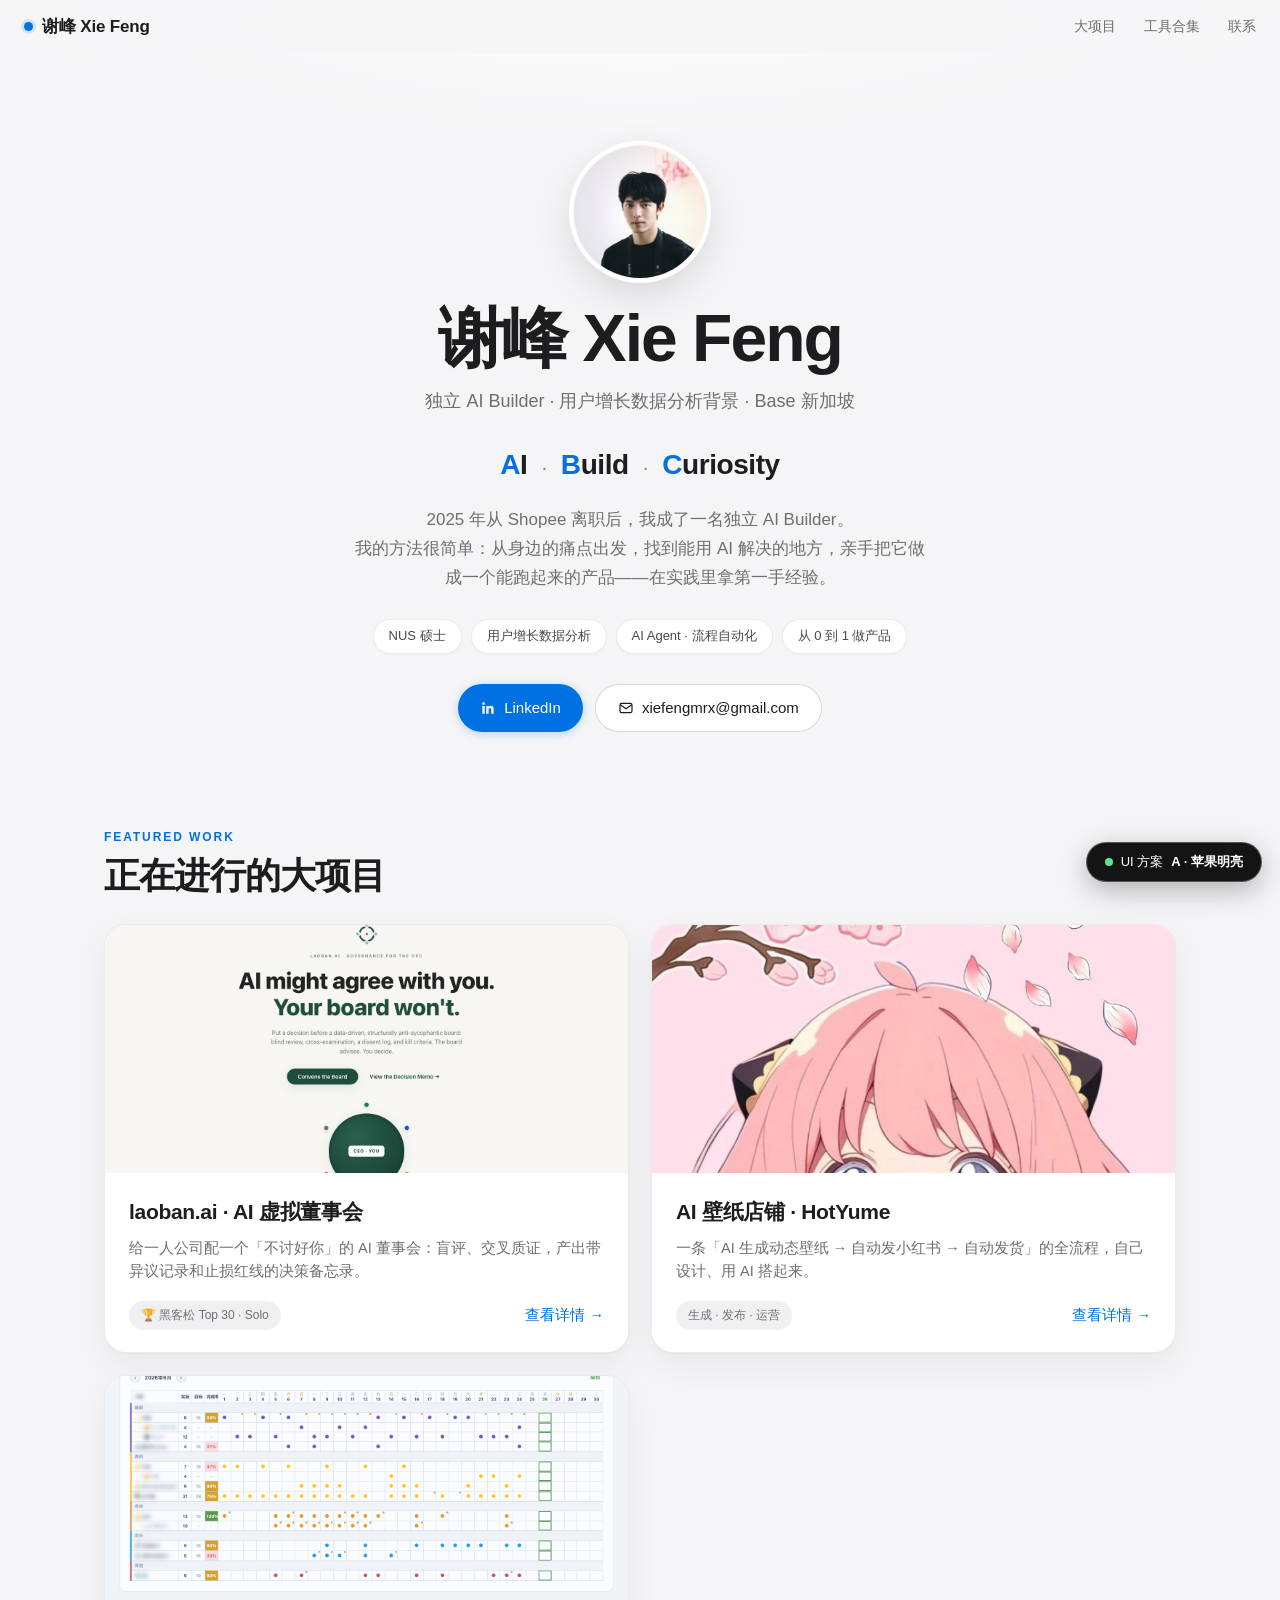
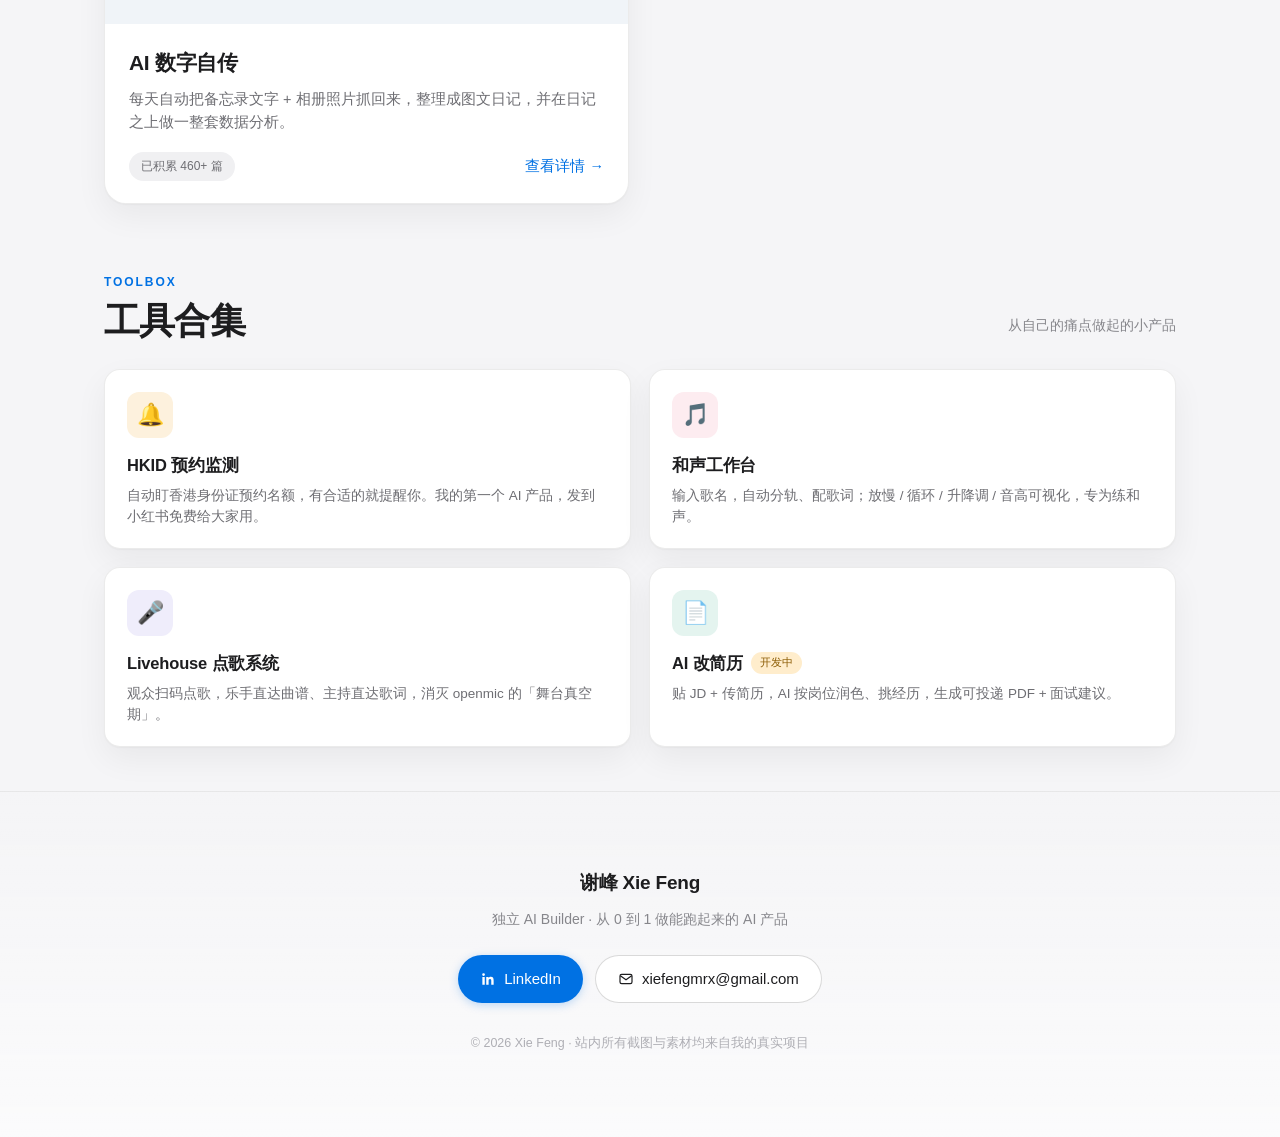
==== index.html @ c89f0ac4 "修复：boot 盖章污染 localStorage 导致默认主题失效 - boot 不再写 localStorage（只读），存储键换 xf-theme-choice（仅切换器主动点击写入） - 被旧" ====
<!DOCTYPE html>
<html lang="zh-CN">
<head>
<meta charset="UTF-8">
<meta name="viewport" content="width=device-width,initial-scale=1,viewport-fit=cover">
<title>谢峰 Xie Feng · AI Builder 作品集</title>
<meta name="description" content="谢峰 Xie Feng — 独立 AI Builder。从身边的痛点出发，用 AI 把它做成能跑起来的产品。">
<link rel="icon" href='data:image/svg+xml,<svg xmlns="http://www.w3.org/2000/svg" viewBox="0 0 100 100"><rect width="100" height="100" rx="12" fill="%232b3fe8"/><text x="50" y="72" font-size="56" text-anchor="middle" fill="white" font-family="Songti SC,serif" font-weight="700">谢</text></svg>'>
<link rel="preconnect" href="https://fonts.googleapis.com">
<link rel="preconnect" href="https://fonts.gstatic.com" crossorigin>
<link href="https://fonts.googleapis.com/css2?family=IBM+Plex+Mono:wght@400;500&family=Noto+Serif+SC:wght@700;900&family=Archivo+Black&family=Cormorant+Garamond:ital,wght@0,500;0,600;1,500;1,600&display=swap" rel="stylesheet">
<script>
(function(){
  // 键名 xf-theme-choice：只记录「切换器主动点击」；boot 自己绝不写入（旧键 xf-ui-theme 被 v1 boot 污染过，弃用）
  var T = ['editorial','swiss','brutal','terminal','gallery'];
  var q = new URLSearchParams(location.search).get('theme');
  var s = null; try{ s = localStorage.getItem('xf-theme-choice'); }catch(e){}
  var t = T.indexOf(q) > -1 ? q : (T.indexOf(s) > -1 ? s : null);
  if(!t){ location.replace('theme-apple.html' + location.hash); return; } // 默认 = 苹果方案（独立页）
  document.write('<link id="theme-css" rel="stylesheet" href="assets/css/themes/' + t + '.css">');
  document.documentElement.setAttribute('data-theme', t);
})();
</script>
</head>
<body>

<!-- ============ NAV ============ -->
<nav class="mast">
  <div class="m-name" onclick="go('home')">谢峰<span class="m-en">XIE FENG</span></div>
  <div class="m-links">
    <a onclick="goSection('big')"><span class="no">01</span>大项目</a>
    <a onclick="goSection('tools')"><span class="no">02</span>工具合集</a>
    <a onclick="goSection('contact')"><span class="no">03</span>联系</a>
  </div>
  <a class="m-cta" href="https://www.linkedin.com/in/xie-feng-4586981b3/" target="_blank" rel="noopener">LINKEDIN ↗</a>
  <button class="back" onclick="go('home')">← 返回目录</button>
</nav>

<!-- ============ HOME ============ -->
<section id="home" class="view active">
  <header class="hero">
    <div class="kick">AI · BUILD · CURIOSITY</div>
    <h1>从身边的痛点出发，<br>用 AI 做成<em>能跑起来</em>的产品。</h1>
    <div class="hero-grid">
      <div class="h-intro">
        <img class="h-avatar" src="assets/img/avatar.jpg" alt="谢峰">
        <p><strong>我是谢峰。</strong>2025 年从 Shopee 离职后，我成了一名独立 AI Builder。我的方法很简单：从身边的痛点出发，找到能用 AI 解决的地方，亲手把它做成一个能跑起来的产品——在实践里拿第一手经验。</p>
      </div>
      <dl class="h-meta">
        <div><dt>NOW</dt><dd>独立 AI Builder</dd></div>
        <div><dt>BACKGROUND</dt><dd>Shopee 用户增长数据分析 · NUS 硕士</dd></div>
        <div><dt>FOCUS</dt><dd>AI Agent · 流程自动化 · 从 0 到 1 做产品</dd></div>
        <div><dt>BASE</dt><dd>新加坡</dd></div>
        <div><dt>CONTACT</dt><dd><a class="ul" href="https://www.linkedin.com/in/xie-feng-4586981b3/" target="_blank" rel="noopener">LinkedIn ↗</a><a class="ul" href="mailto:xiefengmrx@gmail.com">xiefengmrx@gmail.com</a></dd></div>
      </dl>
    </div>
  </header>

  <!-- big projects -->
  <div class="sec" id="big">
    <div class="sec-head"><span class="no">01</span><h2>正在进行的大项目</h2><span class="line"></span></div>
    <div class="plates">
      <article class="plate" onclick="go('laoban')">
        <div class="p-media"><img src="assets/img/laoban/laoban-landing.png" alt="laoban.ai 一人公司的虚拟董事会"></div>
        <div class="p-body">
          <h3>laoban.ai · AI 虚拟董事会</h3>
          <p>给一人公司配一个「不讨好你」的 AI 董事会：盲评、交叉质证，产出带异议记录和止损红线的决策备忘录。</p>
          <div class="p-foot"><span class="p-tag">🏆 黑客松 Top 30 · Solo</span><span class="p-go">查看项目 <i>→</i></span></div>
        </div>
      </article>
      <article class="plate" onclick="go('wallpaper')">
        <div class="p-media"><img src="assets/img/wallpaper/sample5.jpeg" alt="AI 壁纸店铺"></div>
        <div class="p-body">
          <h3>AI 壁纸店铺 · HotYume</h3>
          <p>一条「AI 生成动态壁纸 → 自动发小红书 → 自动发货」的全流程，自己设计、用 AI 搭起来。</p>
          <div class="p-foot"><span class="p-tag">生成 · 发布 · 运营</span><span class="p-go">查看项目 <i>→</i></span></div>
        </div>
      </article>
      <article class="plate" onclick="go('autobio')">
        <div class="p-media"><img src="assets/img/autobio/habits.png" alt="AI 数字自传"></div>
        <div class="p-body">
          <h3>AI 数字自传</h3>
          <p>每天自动把备忘录文字 + 相册照片抓回来，整理成图文日记，并在日记之上做一整套数据分析。</p>
          <div class="p-foot"><span class="p-tag">已积累 460+ 篇</span><span class="p-go">查看项目 <i>→</i></span></div>
        </div>
      </article>
    </div>
  </div>

  <!-- tools -->
  <div class="sec" id="tools">
    <div class="sec-head"><span class="no">02</span><h2>工具合集</h2><span class="line"></span><span class="hint">从自己的痛点做起的小产品</span></div>
    <div class="idx">
      <article class="row" onclick="go('hkid')">
        <span class="r-no">03</span>
        <div class="r-main"><h3>HKID 预约监测</h3><p>自动盯香港身份证预约名额，有合适的就提醒你。我的第一个 AI 产品，发到小红书免费给大家用。</p></div>
        <span class="r-tag">macOS + Windows</span>
        <span class="r-arr">→</span>
      </article>
      <article class="row" onclick="go('harmony')">
        <span class="r-no">04</span>
        <div class="r-main"><h3>和声工作台</h3><p>输入歌名，自动分轨、配歌词；放慢 / 循环 / 升降调 / 音高可视化，专为练和声。</p></div>
        <span class="r-tag">变速 · 移调 · 音高可视化</span>
        <span class="r-arr">→</span>
      </article>
      <article class="row" onclick="go('livehouse')">
        <span class="r-no">05</span>
        <div class="r-main"><h3>Livehouse 点歌系统</h3><p>观众扫码点歌，乐手直达曲谱、主持直达歌词，消灭 openmic 的「舞台真空期」。</p></div>
        <span class="r-tag">已上线</span>
        <span class="r-arr">→</span>
      </article>
      <article class="row" onclick="go('resume')">
        <span class="r-no">06</span>
        <div class="r-main"><h3>AI 改简历 <span class="tag-dev">开发中</span></h3><p>贴 JD + 传简历，AI 按岗位润色、挑经历，生成可投递 PDF + 面试建议。</p></div>
        <span class="r-tag">JD 匹配 · PDF</span>
        <span class="r-arr">→</span>
      </article>
    </div>
  </div>

  <footer class="foot" id="contact">
    <div class="kick">03 · CONTACT</div>
    <h2 class="f-big">找我聊聊<br>AI 与产品。</h2>
    <div class="f-links">
      <a class="f-btn solid" href="https://www.linkedin.com/in/xie-feng-4586981b3/" target="_blank" rel="noopener">LINKEDIN ↗</a>
      <a class="f-btn" href="mailto:xiefengmrx@gmail.com">XIEFENGMRX@GMAIL.COM</a>
    </div>
    <div class="f-base">
      <span>© 2026 谢峰 XIE FENG</span>
      <span>站内所有截图与素材均来自我的真实项目</span>
      <span>SINGAPORE</span>
    </div>
  </footer>
</section>

<!-- ============ WALLPAPER ============ -->
<section id="wallpaper" class="view detail">
  <div class="detail-hero">
    <div class="kicker">大项目 · 个人独立项目</div>
    <h1>AI 壁纸店铺 · HotYume</h1>
    <p class="lead">一条「AI 生成动态壁纸 → 自动发布到小红书 → 自动发货」的全流程。目标是做一个有辨识度的壁纸品牌，并跑通变现。</p>
    <div class="meta-row">
      <span class="t gray">小红书 MCP</span><span class="t gray">可灵 AI</span><span class="t gray">SAM2 / 检测模型</span><span class="t gray">FFmpeg · .livp 逆向</span><span class="t gray">Agent 编排</span>
    </div>
  </div>

  <!-- workflow diagram -->
  <div class="flow-wrap">
    <div class="flow">
      <svg viewBox="0 0 960 452" xmlns="http://www.w3.org/2000/svg" role="img" aria-label="HotYume 壁纸工作流：生成、发布、运营三个阶段">
        <defs>
          <marker id="ar" viewBox="0 0 10 10" refX="8" refY="5" markerWidth="7" markerHeight="7" orient="auto-start-reverse">
            <path d="M0 0L10 5L0 10z" fill="#c2c2c8"/>
          </marker>
        </defs>
        <g font-family="-apple-system,'PingFang SC',sans-serif">
          <rect x="24" y="20" width="280" height="34" rx="9" fill="#f1ebe2"/>
          <text x="164" y="42" text-anchor="middle" font-size="15" font-weight="600" fill="#7a6a55">① 生成</text>
          <rect x="340" y="20" width="280" height="34" rx="9" fill="#e9f2fc"/>
          <text x="480" y="42" text-anchor="middle" font-size="15" font-weight="600" fill="#185fa5">② 发布</text>
          <rect x="656" y="20" width="280" height="34" rx="9" fill="#e3f1ec"/>
          <text x="796" y="42" text-anchor="middle" font-size="15" font-weight="600" fill="#0f6e56">③ 运营</text>

          <!-- stage1 sources -->
          <text x="164" y="74" text-anchor="middle" font-size="11" fill="#b08d57">壁纸来源 · 海选池 3 个入口</text>
          <rect x="36" y="82" width="80" height="42" rx="10" fill="#fdfbf7" stroke="#e6e2da"/>
          <text x="76" y="101" text-anchor="middle" font-size="12" font-weight="600" fill="#1d1d1f">日常浏览</text>
          <text x="76" y="116" text-anchor="middle" font-size="10" fill="#86868b">收藏 / 灵感</text>
          <rect x="124" y="82" width="80" height="42" rx="10" fill="#fdfbf7" stroke="#e6e2da"/>
          <text x="164" y="101" text-anchor="middle" font-size="12" font-weight="600" fill="#1d1d1f">AI 作图</text>
          <text x="164" y="116" text-anchor="middle" font-size="10" fill="#86868b">本地 SD</text>
          <rect x="212" y="82" width="80" height="42" rx="10" fill="#fdfbf7" stroke="#e6e2da"/>
          <text x="252" y="101" text-anchor="middle" font-size="12" font-weight="600" fill="#1d1d1f">AI 爬取</text>
          <text x="252" y="116" text-anchor="middle" font-size="10" fill="#86868b">按热度抽</text>

          <!-- stage1 main flow -->
          <rect x="36" y="146" width="256" height="52" rx="12" fill="#fff" stroke="#e6e2da"/>
          <text x="58" y="169" font-size="14.5" font-weight="600" fill="#1d1d1f">壁纸海选</text>
          <rect x="232" y="160" width="30" height="20" rx="10" fill="#1d1d1f"/><text x="247" y="174" text-anchor="middle" font-size="11" fill="#fff">我</text>
          <text x="58" y="187" font-size="12" fill="#86868b">人工把关审美</text>

          <rect x="36" y="212" width="256" height="48" rx="12" fill="#fff" stroke="#e6e2da"/>
          <text x="58" y="234" font-size="14.5" font-weight="600" fill="#1d1d1f">入围池</text>
          <text x="58" y="251" font-size="12" fill="#86868b">排队等待制作</text>

          <rect x="36" y="274" width="256" height="48" rx="12" fill="#fff" stroke="#e6e2da"/>
          <text x="58" y="296" font-size="14.5" font-weight="600" fill="#1d1d1f">动态化</text>
          <text x="58" y="313" font-size="12" fill="#86868b">可灵 AI · 图生视频</text>

          <rect x="36" y="336" width="256" height="62" rx="12" fill="#fff" stroke="#e6e2da"/>
          <text x="58" y="358" font-size="14.5" font-weight="600" fill="#1d1d1f">商品包装</text>
          <text x="58" y="376" font-size="12" fill="#86868b">水印 · 打码 · 样机</text>
          <text x="58" y="391" font-size="12" fill="#86868b">合成 .livp · 传百度云</text>

          <!-- stage2 -->
          <rect x="352" y="170" width="256" height="52" rx="12" fill="#fff" stroke="#dbe6f3"/>
          <text x="374" y="193" font-size="14.5" font-weight="600" fill="#1d1d1f">AI 写文案</text>
          <text x="374" y="211" font-size="12" fill="#86868b">看图配小红书文案</text>

          <rect x="352" y="240" width="256" height="62" rx="12" fill="#fff" stroke="#dbe6f3"/>
          <text x="374" y="262" font-size="14.5" font-weight="600" fill="#1d1d1f">定时发布</text>
          <rect x="548" y="246" width="30" height="20" rx="10" fill="#1d1d1f"/><text x="563" y="260" text-anchor="middle" font-size="11" fill="#fff">我</text>
          <text x="374" y="280" font-size="12" fill="#86868b">小红书 MCP 发帖</text>
          <text x="374" y="295" font-size="12" fill="#86868b">发布前手机再确认</text>

          <!-- stage3 -->
          <rect x="668" y="170" width="256" height="52" rx="12" fill="#fff" stroke="#dceee6"/>
          <text x="690" y="193" font-size="14.5" font-weight="600" fill="#1d1d1f">私信自动回复</text>
          <text x="690" y="211" font-size="12" fill="#86868b">读私信 → 自动回</text>

          <rect x="668" y="240" width="256" height="52" rx="12" fill="#fff" stroke="#dceee6"/>
          <text x="690" y="263" font-size="14.5" font-weight="600" fill="#1d1d1f">带商品帖 · 自动发货</text>
          <text x="690" y="281" font-size="12" fill="#86868b">链路已测试跑通</text>

          <!-- converge: sources -> 海选 -->
          <line x1="76" y1="124" x2="118" y2="146" stroke="#c2c2c8" stroke-width="1.4" marker-end="url(#ar)"/>
          <line x1="164" y1="124" x2="164" y2="146" stroke="#c2c2c8" stroke-width="1.4" marker-end="url(#ar)"/>
          <line x1="252" y1="124" x2="210" y2="146" stroke="#c2c2c8" stroke-width="1.4" marker-end="url(#ar)"/>
          <!-- stage1 vertical -->
          <line x1="164" y1="198" x2="164" y2="212" stroke="#c2c2c8" stroke-width="1.6" marker-end="url(#ar)"/>
          <line x1="164" y1="260" x2="164" y2="274" stroke="#c2c2c8" stroke-width="1.6" marker-end="url(#ar)"/>
          <line x1="164" y1="322" x2="164" y2="336" stroke="#c2c2c8" stroke-width="1.6" marker-end="url(#ar)"/>
          <!-- stage1 -> stage2 -->
          <line x1="294" y1="360" x2="350" y2="200" stroke="#c2c2c8" stroke-width="1.6" marker-end="url(#ar)"/>
          <!-- stage2 vertical -->
          <line x1="480" y1="222" x2="480" y2="240" stroke="#c2c2c8" stroke-width="1.6" marker-end="url(#ar)"/>
          <!-- stage2 -> stage3 -->
          <line x1="610" y1="252" x2="666" y2="200" stroke="#c2c2c8" stroke-width="1.6" marker-end="url(#ar)"/>
          <!-- stage3 vertical -->
          <line x1="796" y1="222" x2="796" y2="240" stroke="#c2c2c8" stroke-width="1.6" marker-end="url(#ar)"/>

          <text x="24" y="436" font-size="12.5" fill="#86868b">「我」标记的环节是人工把关——审美与发布决策留在人手里，其余交给 AI 自动跑。</text>
        </g>
      </svg>
    </div>
  </div>

  <!-- 成果：店铺 -->
  <div class="block">
    <div class="b-media center">
      <div class="phone" style="width:318px"><div class="scr" style="aspect-ratio:941/1610"><img class="zoomable" src="assets/img/wallpaper/store.png" alt="小红书店铺" data-full="assets/img/wallpaper/store.png"></div></div>
    </div>
    <div class="b-text">
      <h3>已经上线的店铺</h3>
      <p class="lead2">小红书账号 <strong>HotYume.Wallpaper</strong> 已经建立：原创动态壁纸、下单自动发货、私信可定制，还做了版权登记。</p>
      <div class="tags"><span class="t">原创动态壁纸</span><span class="t">自动发货</span><span class="t">海贼 / 火影 / Q 版系列</span></div>
      <p style="font-family:var(--mono);font-size:11.5px;color:var(--faint);margin:14px 0 0">（ 店铺目前正在升级维护中 ）</p>
    </div>
  </div>

  <!-- 品牌视觉 -->
  <div class="block wide">
    <div class="b-text"><h3>品牌视觉（自己设计）</h3><p class="lead2">从 logo、打码贴纸到作品水印 / 编号牌，整套视觉都是自己定的——给壁纸品牌一个统一、有辨识度的样子。</p></div>
    <div class="brand-row">
      <div class="bcol sq"><div class="btile dark"><img src="assets/img/brand/logo-neon.png" alt="HotYume 霓虹 logo"></div><div class="bcap">logo · 霓虹版</div></div>
      <div class="bcol sq"><div class="btile light"><img src="assets/img/brand/logo-black.png" alt="HotYume logo"></div><div class="bcap">logo · 标准版</div></div>
      <div class="bcol sq"><div class="btile tint"><img src="assets/img/brand/sticker-oval.png" alt="HotYume 打码贴纸"></div><div class="bcap">打码贴纸</div></div>
      <div class="bcol wide"><div class="btile dark"><img src="assets/img/brand/watermark-white.png" alt="作品水印 / 编号牌"></div><div class="bcap">作品水印 / 编号牌</div></div>
    </div>
  </div>

  <!-- 壁纸风格 -->
  <div class="block wide">
    <div class="b-text"><h3>壁纸风格</h3><p class="lead2">从二次元到氛围感，覆盖不同审美。下面是一些示例。</p></div>
    <div class="gallery">
      <div class="phone"><div class="scr"><img class="zoomable" src="assets/img/wallpaper/sample4.jpg" data-full="assets/img/wallpaper/sample4.jpg" alt="壁纸"></div></div>
      <div class="phone"><div class="scr"><img class="zoomable" src="assets/img/wallpaper/sample5.jpeg" data-full="assets/img/wallpaper/sample5.jpeg" alt="壁纸"></div></div>
      <div class="phone"><div class="scr"><img class="zoomable" src="assets/img/wallpaper/sample6.jpeg" data-full="assets/img/wallpaper/sample6.jpeg" alt="壁纸"></div></div>
      <div class="phone"><div class="scr"><img class="zoomable" src="assets/img/wallpaper/sample1.jpg" data-full="assets/img/wallpaper/sample1.jpg" alt="壁纸"></div></div>
      <div class="phone"><div class="scr"><img class="zoomable" src="assets/img/wallpaper/sample2.jpg" data-full="assets/img/wallpaper/sample2.jpg" alt="壁纸"></div></div>
      <div class="phone"><div class="scr"><img class="zoomable" src="assets/img/wallpaper/sample3.jpg" data-full="assets/img/wallpaper/sample3.jpg" alt="壁纸"></div></div>
    </div>
  </div>

  <!-- 子系统1 打码 -->
  <div class="block reverse">
    <div class="b-media">
      <div class="frame" style="padding:22px;background:#fafafa">
        <svg viewBox="0 0 500 300" xmlns="http://www.w3.org/2000/svg" role="img" aria-label="自动打码：检测、SAM2 分割、双 Agent 自我迭代">
          <g font-family="-apple-system,'PingFang SC',sans-serif">
            <rect x="118" y="16" width="264" height="32" rx="9" fill="#e9f2fc"/>
            <text x="250" y="37" text-anchor="middle" font-size="13" font-weight="600" fill="#185fa5">自动打码 · 双 Agent 自我迭代</text>

            <rect x="20" y="74" width="104" height="54" rx="12" fill="#fff" stroke="#e2e2e6"/>
            <text x="72" y="98" text-anchor="middle" font-size="13.5" font-weight="600" fill="#1d1d1f">检测</text>
            <text x="72" y="115" text-anchor="middle" font-size="10.5" fill="#86868b">3 模型叠加</text>
            <rect x="140" y="74" width="104" height="54" rx="12" fill="#fff" stroke="#e2e2e6"/>
            <text x="192" y="98" text-anchor="middle" font-size="13.5" font-weight="600" fill="#1d1d1f">SAM2 分割</text>
            <text x="192" y="115" text-anchor="middle" font-size="10.5" fill="#86868b">精确像素轮廓</text>
            <rect x="260" y="74" width="104" height="54" rx="12" fill="#eef5fd" stroke="#cfe0f4"/>
            <text x="312" y="98" text-anchor="middle" font-size="13.5" font-weight="600" fill="#1d1d1f">打码 Agent</text>
            <text x="312" y="115" text-anchor="middle" font-size="10.5" fill="#86868b">贴遮挡</text>
            <rect x="384" y="74" width="104" height="54" rx="12" fill="#eef5fd" stroke="#cfe0f4"/>
            <text x="436" y="98" text-anchor="middle" font-size="13.5" font-weight="600" fill="#1d1d1f">评价 Agent</text>
            <text x="436" y="115" text-anchor="middle" font-size="10.5" fill="#86868b">像素级校验</text>

            <line x1="124" y1="101" x2="140" y2="101" stroke="#c2c2c8" stroke-width="1.6" marker-end="url(#ar)"/>
            <line x1="244" y1="101" x2="260" y2="101" stroke="#c2c2c8" stroke-width="1.6" marker-end="url(#ar)"/>
            <line x1="364" y1="101" x2="384" y2="101" stroke="#c2c2c8" stroke-width="1.6" marker-end="url(#ar)"/>

            <path d="M436 128 C 436 182 360 182 322 134" fill="none" stroke="#c2c2c8" stroke-width="1.6" marker-end="url(#ar)"/>
            <text x="392" y="200" text-anchor="middle" font-size="11.5" fill="#86868b">不达标 ↻ 自动迭代</text>

            <rect x="36" y="214" width="226" height="50" rx="12" fill="#fff" stroke="#e2e2e6"/>
            <text x="149" y="237" text-anchor="middle" font-size="12.5" font-weight="600" fill="#1d1d1f">手标 100 张「标准答案」</text>
            <text x="149" y="253" text-anchor="middle" font-size="10.5" fill="#86868b">让系统学我的打码规律（角度 / 覆盖度）</text>
            <path d="M262 235 C 300 235 302 168 306 130" fill="none" stroke="#c2c2c8" stroke-width="1.6" marker-end="url(#ar)"/>

            <text x="250" y="290" text-anchor="middle" font-size="12" fill="#86868b">通过率 30% → 70%，某类别 10/10 通过</text>
          </g>
        </svg>
      </div>
    </div>
    <div class="b-text">
      <h3>关键子系统：自动打码（最复杂）</h3>
      <p class="lead2">一个多阶段图像处理 pipeline，是整个项目最花时间的地方。</p>
      <h4>三步走</h4>
      <ul>
        <li><strong>检测</strong>：叠三个现成模型——WD14 判穿衣/裸露、booru_yolo 定位部位、NudeNet 框敏感区。</li>
        <li><strong>分割</strong>：用 SAM2 把检测框转成精确像素轮廓（本地 M4 约 1 秒/张）。</li>
        <li><strong>贴码</strong>：按规则（角度 / 大小 / 不遮脸 / 不重叠）贴遮挡。</li>
      </ul>
      <h4>怎么从 30% 提到 70%</h4>
      <ul>
        <li>纯靠 AI 自动打，一开始能用率只有 <strong>30%</strong>。</li>
        <li>我<strong>亲手标注 100 张当「标准答案」</strong>，让系统学我的打码规律（角度、覆盖度）。</li>
        <li>改成<strong>双 Agent</strong>：一个负责打码、一个负责评价（像素级校验覆盖率），不达标自动迭代。</li>
        <li>踩坑：让子 Agent「开放式」代评不可靠，换成<strong>定向验证</strong>（「这块遮住了吗？」）才准 → 通过率提到 <strong>70%</strong>。</li>
      </ul>
      <div class="tags"><span class="t">WD14</span><span class="t">booru_yolo</span><span class="t">NudeNet</span><span class="t">SAM2</span><span class="t">双 Agent 自我迭代</span></div>
    </div>
  </div>

  <!-- 子系统2 livp -->
  <div class="block">
    <div class="b-media">
      <div class="frame" style="padding:22px;background:#fafafa">
        <svg viewBox="0 0 516 206" xmlns="http://www.w3.org/2000/svg" role="img" aria-label="动态壁纸打包：静态图到 .livp 的流程">
          <g font-family="-apple-system,'PingFang SC',sans-serif">
            <rect x="118" y="16" width="280" height="32" rx="9" fill="#f1ebe2"/>
            <text x="258" y="37" text-anchor="middle" font-size="13" font-weight="600" fill="#7a6a55">动态壁纸打包 · 逆向 iPhone .livp</text>

            <rect x="16" y="74" width="88" height="52" rx="11" fill="#fff" stroke="#e2e2e6"/>
            <text x="60" y="105" text-anchor="middle" font-size="12.5" font-weight="600" fill="#1d1d1f">静态图</text>
            <rect x="116" y="74" width="92" height="52" rx="11" fill="#fff" stroke="#e2e2e6"/>
            <text x="162" y="98" text-anchor="middle" font-size="12.5" font-weight="600" fill="#1d1d1f">可灵 5s</text>
            <text x="162" y="114" text-anchor="middle" font-size="10" fill="#86868b">图生视频</text>
            <rect x="220" y="74" width="104" height="52" rx="11" fill="#fff" stroke="#e2e2e6"/>
            <text x="272" y="98" text-anchor="middle" font-size="12.5" font-weight="600" fill="#1d1d1f">补帧 20s</text>
            <text x="272" y="114" text-anchor="middle" font-size="10" fill="#86868b">FFmpeg</text>
            <rect x="336" y="74" width="92" height="52" rx="11" fill="#1d1d1f"/>
            <text x="382" y="98" text-anchor="middle" font-size="12.5" font-weight="600" fill="#fff">打包</text>
            <text x="382" y="114" text-anchor="middle" font-size="10.5" fill="#cfcfcf">.livp</text>
            <rect x="440" y="74" width="72" height="52" rx="11" fill="#fff" stroke="#e2e2e6"/>
            <text x="476" y="98" text-anchor="middle" font-size="12.5" font-weight="600" fill="#1d1d1f">百度云</text>
            <text x="476" y="114" text-anchor="middle" font-size="10" fill="#86868b">分发</text>

            <line x1="104" y1="100" x2="116" y2="100" stroke="#c2c2c8" stroke-width="1.6" marker-end="url(#ar)"/>
            <line x1="208" y1="100" x2="220" y2="100" stroke="#c2c2c8" stroke-width="1.6" marker-end="url(#ar)"/>
            <line x1="324" y1="100" x2="336" y2="100" stroke="#c2c2c8" stroke-width="1.6" marker-end="url(#ar)"/>
            <line x1="428" y1="100" x2="440" y2="100" stroke="#c2c2c8" stroke-width="1.6" marker-end="url(#ar)"/>

            <text x="258" y="158" text-anchor="middle" font-size="11.5" fill="#86868b">iOS 只播放 Live Photo 时长的 25–50% → 补帧到 20s 再加速</text>
            <text x="258" y="182" text-anchor="middle" font-size="11.5" fill="#86868b">踩坑：HEIC 与 MOV 同一 UUID · 56 字节 comment 算偏移 · 80+ 轮测试</text>
          </g>
        </svg>
      </div>
    </div>
    <div class="b-text">
      <h3>关键子系统：动态壁纸打包（逆向 .livp）</h3>
      <p class="lead2">iPhone 的实况照片（.livp）格式没有公开文档，我是一点点<strong>反向工程</strong>试出来的。</p>
      <h4>打包链路</h4>
      <ul>
        <li>静态图 → 可灵生成 5 秒视频。</li>
        <li>因为 iOS 只播放 Live Photo 时长的 25–50%，要用 <strong>FFmpeg 补帧到 20 秒</strong>再加速，才能完整呈现。</li>
        <li>配对成 HEIC + MOV、打包成 .livp，传百度云分发。</li>
      </ul>
      <h4>难点全在二进制细节</h4>
      <ul>
        <li><strong>HEIC 与 MOV 必须同一个 UUID</strong>；文件里 <strong>56 字节的 comment 要动态算偏移</strong>。</li>
        <li>光是让 iPhone 认出这是「实况」，那两天我就疯狂做了 <strong>80+ 轮测试</strong>才跑通。</li>
      </ul>
      <div class="tags"><span class="t">FFmpeg 补帧</span><span class="t">.livp 逆向</span><span class="t">HEIC + MOV 同 UUID</span></div>
    </div>
  </div>

  <!-- 学到的 -->
  <div class="block wide">
    <div class="b-text" style="max-width:760px">
      <h3>我从这个项目里学到的</h3>
      <ul>
        <li>AI 的能力是有边界的。有些任务 AI 擅长，有些人擅长——一味全交给 AI 反而低效，学会按任务性质分配。<strong>Human 一定会 in the loop。</strong></li>
        <li>看似简单的事，往往藏着想不到的 blocker。一定要亲自实践，否则会踩一堆根本没预料到的坑。</li>
        <li>AI 执行力强，但很容易跑偏。不能放任它一直跑不管，得有人持续给它规划方向。</li>
      </ul>
    </div>
  </div>
  <div style="height:30px"></div>
</section>

<!-- ============ AUTOBIO ============ -->
<section id="autobio" class="view detail">
  <div class="detail-hero">
    <div class="kicker">大项目 · 个人独立项目</div>
    <h1>AI 数字自传</h1>
    <p class="lead">一个全自动的「生活日记系统」：每天自动把我散落在备忘录、相册里的生活碎片抓回来，整理合成一篇图文日记，并在所有日记之上做一整套数据分析。</p>
    <div class="meta-row">
      <span class="t gray">launchd 定时</span><span class="t gray">AppleScript</span><span class="t gray">osxphotos</span><span class="t gray">Flask</span><span class="t gray">FFmpeg</span><span class="t gray">3-2-1 备份</span>
    </div>
  </div>

  <!-- f1 采集 -->
  <div class="block">
    <div class="b-media"><div class="browser"><div class="bar"><i class="r"></i><i class="y"></i><i class="g"></i><span class="u">localhost:5588</span></div><img class="zoomable" src="assets/img/autobio/collect.png" data-full="assets/img/autobio/collect.png" alt="自动采集"></div></div>
    <div class="b-text">
      <h3>① 自动采集</h3>
      <p class="lead2">每天早上 7 点，macOS 定时任务自动跑，把「昨天」的照片、视频和备忘录里写的文字都抓回来，进一个待整理的池子。</p>
      <div class="tags"><span class="t">launchd · .app 包装</span><span class="t">跨午夜照片归并</span><span class="t">唯一 id 定位</span></div>
    </div>
  </div>

  <!-- f2 生成日记 -->
  <div class="block wide">
    <div class="b-text" style="max-width:680px;text-align:left">
      <h3>② 生成日记页</h3>
      <p class="lead2">抓回来的素材先进「待定池」，等待人工筛选。</p>
      <ul>
        <li><strong>人工筛选</strong>：留哪些照片、怎么排序、配什么文字——「哪张值得留进今天」是审美判断，这步我自己来，不交给 AI。</li>
        <li><strong>自动成稿</strong>：筛完点一下，自动生成一篇 Markdown 图文日记、按「年 / 月」归档，并把我改过的文字同步写回苹果备忘录。</li>
      </ul>
      <div class="tags"><span class="t">人工筛选</span><span class="t">自动成稿</span><span class="t">双向同步备忘录</span></div>
    </div>
    <div class="b-media center"><div class="browser" style="max-width:760px"><div class="bar"><i class="r"></i><i class="y"></i><i class="g"></i><span class="u">手记 · 日记页（含当天习惯打卡）</span></div><img class="zoomable" src="assets/img/autobio/journal.png" data-full="assets/img/autobio/journal.png" alt="生成日记页：照片 + 文字 + 底部习惯打卡"></div></div>
  </div>
  <p class="note">🔒 为保护隐私，截图里我的日记文字和照片已做局部模糊处理，产品界面与交互结构保持原样。</p>

  <!-- f3 月度分析 -->
  <div class="block">
    <div class="b-media"><div class="browser scroll"><div class="bar"><i class="r"></i><i class="y"></i><i class="g"></i><span class="u">月度总结 · 数据分析</span></div><img class="zoomable" src="assets/img/autobio/monthly.png" data-full="assets/img/autobio/monthly.png" alt="月度分析"></div></div>
    <div class="b-text">
      <h3>③ 月度分析 / 总结</h3>
      <p class="lead2">我觉得最有价值、也是市面上的日记 App 给不了的部分——在所有日记之上做一整套分析：</p>
      <ul>
        <li><strong>睡眠甘特图</strong>：每天几点睡、几点醒、睡多久。</li>
        <li><strong>情绪温度计</strong>：AI 给每天情绪打分，画成曲线。</li>
        <li><strong>饮食 / 运动记录</strong> + 月度总结（自动算数据 + AI 写洞察）。</li>
      </ul>
      <p class="lead2">帮我看见没意识到的行为模式，比如：晚饭吃太晚会不会影响睡眠？哪个时段我生产力最高？</p>
      <div class="tags"><span class="t">睡眠甘特图</span><span class="t">情绪曲线</span><span class="t">饮食 / 运动统计</span><span class="t">AI 洞察</span></div>
    </div>
  </div>

  <!-- f4 习惯 + f5 目标 -->
  <div class="block reverse">
    <div class="b-media"><div class="browser"><div class="bar"><i class="r"></i><i class="y"></i><i class="g"></i><span class="u">习惯追踪</span></div><img class="zoomable" src="assets/img/autobio/habits.png" data-full="assets/img/autobio/habits.png" alt="习惯打卡"></div></div>
    <div class="b-text">
      <h3>④ 习惯打卡追踪</h3>
      <p class="lead2">设定每天要遵守的习惯，每日打卡，带月度达成率，清楚看见自己的行为模式。睡眠 / 晨间 / 身体 / 音乐分组，一眼看出哪类坚持得好、哪类掉链子。</p>
      <div class="tags"><span class="t">月度达成率</span><span class="t">分组视图</span></div>
    </div>
  </div>

  <div class="block">
    <div class="b-media center"><div class="frame" style="max-width:380px;background:#eef1f4;padding:22px"><img class="zoomable" src="assets/img/autobio/goal.png" data-full="assets/img/autobio/goal.png" alt="目标系统" style="border-radius:10px"></div></div>
    <div class="b-text">
      <h3>⑤ 目标系统</h3>
      <p class="lead2">制定目标后，AI 帮你把它拆成几个里程碑、分到每一周，月末还能复盘。让「想做的事」真的有节奏地推进，而不是写完就忘。</p>
      <div class="tags"><span class="t">AI 拆解里程碑</span><span class="t">月末复盘</span></div>
    </div>
  </div>

  <!-- f5b 目标详情 -->
  <div class="block wide">
    <div class="b-text" style="max-width:680px;text-align:left">
      <h3>点开一个目标，就是它的「详情页」</h3>
      <p class="lead2">里程碑（带时间线）、待办清单、<strong>AI 拆解建议</strong>、关联日记、月末复盘——一个目标的完整管理都在这一页。</p>
      <div class="tags"><span class="t">里程碑 + 日期</span><span class="t">AI 拆解建议</span><span class="t">关联日记</span><span class="t">月末复盘</span></div>
    </div>
    <div class="b-media center"><div class="browser" style="max-width:560px"><div class="bar"><i class="r"></i><i class="y"></i><i class="g"></i><span class="u">目标 · 详情</span></div><img class="zoomable" src="assets/img/autobio/goal-detail.png" data-full="assets/img/autobio/goal-detail.png" alt="目标详情页：里程碑 / 待办 / AI 拆解建议 / 月末复盘"></div></div>
  </div>

  <!-- scale -->
  <div class="section" style="padding-top:44px"><div class="section-head">
    <div><div class="eyebrow">By the Numbers</div><h2>当前规模</h2></div>
  </div></div>
  <div class="stats">
    <div class="stat"><div class="n">460<small>+ 篇</small></div><div class="l">已积累日记</div></div>
    <div class="stat"><div class="n">~16<small>GB/年</small></div><div class="l">数据量（每天 ~45MB）</div></div>
    <div class="stat"><div class="n">4<small> 套</small></div><div class="l">可切换主题</div></div>
    <div class="stat"><div class="n">3-2-1</div><div class="l">每天自动备份到私有 GitHub</div></div>
  </div>
  <div style="height:40px"></div>
</section>

<!-- ============ HKID ============ -->
<section id="hkid" class="view detail">
  <div class="detail-hero">
    <div class="kicker">工具 · 我的第一个 AI 产品</div>
    <h1>HKID 预约监测</h1>
    <p class="lead">自动盯香港身份证的预约名额，像演唱会抢票一样——有合适的号就提醒你。</p>
  </div>

  <div class="block">
    <div class="b-media center">
      <div style="display:flex;flex-direction:column;gap:14px;align-items:center">
        <div class="frame" style="width:138px"><img src="assets/img/hkid/01.png" alt="HKID Watcher logo"></div>
        <div class="frame" style="width:100%;max-width:440px"><img class="zoomable" src="assets/img/hkid/02.png" data-full="assets/img/hkid/02.png" alt="HKID 预约工具界面"></div>
      </div>
    </div>
    <div class="b-text">
      <h3>从自己的痛点，做成一个产品</h3>
      <p class="lead2">我拿到香港高才计划要去领身份证，但官方预约系统很难用，最早的号都排到两三个月后。</p>
      <ul>
        <li>做了个工具自动监控名额，<strong>先帮自己抢到了合适的号</strong>。</li>
        <li>再把它产品化：设计界面、做 logo、打包成可下载的 App。</li>
        <li>发到小红书免费给大家用；收到反馈又迭代几轮，还做了 <strong>Windows 版</strong>。</li>
      </ul>
      <p class="lead2">需求虽然小众，但很长尾，到现在还时不时收到私信。</p>
      <div class="tags"><span class="t">自动监控 + 提醒</span><span class="t">macOS + Windows</span><span class="t">UI / logo 自设计</span></div>
    </div>
  </div>

  <div class="wall-sec">
    <div class="section" style="padding-bottom:6px;padding-top:44px"><div class="section-head">
      <div><div class="eyebrow">Real Feedback</div><h2>真实用户反馈</h2></div>
      <span class="hint">来自小红书私信</span>
    </div></div>
    <div class="wall">
      <div class="dm"><img src="assets/img/hkid/07.png" alt="用户反馈"></div>
      <div class="dm"><img src="assets/img/hkid/06.png" alt="用户反馈"></div>
      <div class="dm"><img src="assets/img/hkid/03.png" alt="用户反馈"></div>
      <div class="dm"><img src="assets/img/hkid/08.png" alt="用户反馈"></div>
      <div class="dm"><img src="assets/img/hkid/05.png" alt="用户反馈"></div>
      <div class="dm"><img src="assets/img/hkid/09.png" alt="用户反馈"></div>
      <div class="dm"><img src="assets/img/hkid/04.png" alt="用户反馈"></div>
    </div>
    <div style="height:30px"></div>
  </div>
</section>

<!-- ============ HARMONY ============ -->
<section id="harmony" class="view detail">
  <div class="detail-hero">
    <div class="kicker">工具</div>
    <h1>和声工作台</h1>
    <p class="lead">市面上没有专门练「和声」的好工具——大多在练视唱练耳，专业音频软件又贵又复杂。于是我做了一个：输入歌名，其它全自动。</p>
    <div class="meta-row"><span class="t gray">智能分轨</span><span class="t gray">实时音高检测</span><span class="t gray">Flask + Web Audio</span></div>
  </div>

  <div class="block">
    <div class="b-media"><div class="browser"><div class="bar"><i class="r"></i><i class="y"></i><i class="g"></i><span class="u">和声练习站 · 工作台</span></div><img class="zoomable" src="assets/img/harmony/workbench.png" data-full="assets/img/harmony/workbench.png" alt="和声工作台"></div></div>
    <div class="b-text">
      <h3>懒人友好，输入歌名就开练</h3>
      <p class="lead2">用户操作成本极低——<strong>只要输入想练的歌名</strong>，提取音频、智能分轨（人声 / 伴奏）、抓歌词，全部自动完成。剩下的就是戴上耳机开练。</p>
      <div class="tags"><span class="t">自动提取音频</span><span class="t">人声 / 伴奏分轨</span><span class="t">自动对齐歌词</span></div>
    </div>
  </div>

  <div class="block reverse">
    <div class="b-media"><div class="frame" style="background:#fbf8f1;padding:14px"><img class="zoomable" src="assets/img/harmony/lyrics.png" data-full="assets/img/harmony/lyrics.png" alt="歌词音高可视化"></div></div>
    <div class="b-text">
      <h3>为「练和声」量身定制的功能</h3>
      <p class="lead2">保持极简，但每个功能都刚好踩在需求上：</p>
      <ul>
        <li>一键<strong>放慢</strong>不变调，抠和声更从容。</li>
        <li><strong>A-B 循环</strong>，反复抠最难的那几小节。</li>
        <li>一键<strong>升降调</strong>，跟着自己的音域走。</li>
        <li><strong>歌词音高可视化</strong>——哪个音该唱多高，一眼看见。</li>
      </ul>
      <p class="lead2">这些都是访谈了几个学音乐的朋友，照他们的真实反馈做的。</p>
      <div class="tags"><span class="t">变速不变调</span><span class="t">A-B 循环</span><span class="t">一键移调</span><span class="t">音高可视化</span></div>
    </div>
  </div>
  <div style="height:30px"></div>
</section>

<!-- ============ LIVEHOUSE ============ -->
<section id="livehouse" class="view detail">
  <div class="detail-hero">
    <div class="kicker">工具 · 已上线</div>
    <h1>Livehouse 点歌系统</h1>
    <p class="lead">观众扫码点歌，消灭 openmic 的「舞台真空期」。已用 Render 部署上线。</p>
    <div class="meta-row"><a class="t" style="cursor:pointer" href="https://wireopenmic.onrender.com" target="_blank" rel="noopener">wireopenmic.onrender.com ↗</a></div>
  </div>

  <div class="block">
    <div class="b-media center"><div class="frame" style="max-width:280px"><img class="zoomable" src="assets/img/livehouse/photo.png" data-full="assets/img/livehouse/photo.png" alt="Livehouse 现场"></div></div>
    <div class="b-text">
      <h3>一个真实场景里的小痛点</h3>
      <p class="lead2">在 Livehouse 的 openmic 上，常常是观众上了台才报歌名，乐手现场翻谱、主持人临时找歌词，台上有一段尴尬的「真空期」。</p>
      <p class="lead2">我用一个很轻的办法解决它：每张桌子放一个二维码，<strong>观众扫码就能提交想唱的歌</strong>。</p>
    </div>
  </div>

  <div class="block reverse">
    <div class="b-media center">
      <div style="display:flex;gap:16px;justify-content:center;flex-wrap:wrap">
        <div class="phone"><div class="scr" style="aspect-ratio:auto;height:auto"><img class="zoomable" src="assets/img/livehouse/lobby.png" data-full="assets/img/livehouse/lobby.png" alt="点歌大厅"></div></div>
        <div class="phone"><div class="scr" style="aspect-ratio:auto;height:auto"><img class="zoomable" src="assets/img/livehouse/room.png" data-full="assets/img/livehouse/room.png" alt="房间"></div></div>
      </div>
    </div>
    <div class="b-text">
      <h3>乐手、主持各取所需</h3>
      <ul>
        <li><strong>观众端</strong>：扫码就能提交想唱的歌。</li>
        <li><strong>乐手端</strong>：点歌直接跳到曲谱搜索结果，省去现场找谱。</li>
        <li><strong>主持端</strong>：点歌直达歌词页面。</li>
      </ul>
      <p class="lead2">还有房间、昵称、拖拽排序、Now Playing 这些实用功能；深色移动端，适配现场暗光。</p>
      <div class="tags"><span class="t">扫码提交</span><span class="t">曲谱 / 歌词直达</span><span class="t">Render 部署</span></div>
    </div>
  </div>
  <div style="height:30px"></div>
</section>

<!-- ============ RESUME ============ -->
<section id="resume" class="view detail">
  <div class="detail-hero">
    <div class="kicker">工具 · 开发中</div>
    <h1>AI 改简历</h1>
    <p class="lead">求职阶段，针对不同岗位 JD 一遍遍手改简历太耗时。这个工具帮你：贴上 JD、传上简历，AI 按岗位自动润色、挑出更相关的经历，生成可直接投递的 PDF，并给出面试建议。</p>
  </div>

  <div class="block">
    <div class="b-media"><div class="browser"><div class="bar"><i class="r"></i><i class="y"></i><i class="g"></i><span class="u">AI 简历优化</span></div><img class="zoomable" src="assets/img/resume/home.png" data-full="assets/img/resume/home.png" alt="改简历首页" onerror="this.closest('.browser').classList.add('ph')"></div></div>
    <div class="b-text">
      <h3>三步搞定一份对岗位的简历</h3>
      <ul>
        <li>① 粘贴职位描述（JD）</li>
        <li>② 上传当前简历（PDF）</li>
        <li>③ 点「开始优化」</li>
      </ul>
      <p class="lead2">AI 会提炼 JD 要求、从简历里挑出最相关的经历、生成更贴合岗位的简历，再附上面试建议。</p>
      <div class="tags"><span class="t">JD 要求提炼</span><span class="t">经历匹配</span><span class="t">生成 PDF</span><span class="t">面试建议</span></div>
    </div>
  </div>

  <div class="block reverse">
    <div class="b-media"><div class="browser"><div class="bar"><i class="r"></i><i class="y"></i><i class="g"></i><span class="u">JD 分析与匹配结果</span></div><img class="zoomable" src="assets/img/resume/dashboard.png" data-full="assets/img/resume/dashboard.png" alt="JD 匹配分析" onerror="this.closest('.browser').classList.add('ph')"></div></div>
    <div class="b-text">
      <h3>把「匹配度」量化出来</h3>
      <p class="lead2">上传后先做一轮 JD 分析，给你一张清楚的诊断：</p>
      <ul>
        <li>算出<strong>岗位匹配度</strong>，提炼核心要求和关键词。</li>
        <li>把简历分成<strong>已覆盖 / 建议强化 / 缺失项</strong>。</li>
        <li>用<strong>雷达图</strong>拆出技能、经验、项目等各维度的匹配。</li>
      </ul>
      <div class="tags"><span class="t">匹配度评分</span><span class="t">关键词提取</span><span class="t">维度雷达图</span></div>
    </div>
  </div>
  <div style="height:30px"></div>
</section>

<!-- ============ LAOBAN ============ -->
<section id="laoban" class="view detail">
  <div class="detail-hero">
    <div class="kicker">大项目 · 🏆 黑客松 Top 30 · Solo 参赛</div>
    <h1>laoban.ai · 一人公司的虚拟董事会</h1>
    <p class="lead">一个人创业，最难的是<strong>决策孤独</strong>：大事没人对辩，AI 又太会顺着你说。laoban.ai 给你配一个「不讨好你」的 AI 董事会——盲评、交叉质证，产出带异议和止损红线的决策备忘录。<strong>拍板永远归你。</strong></p>
    <div class="meta-row">
      <a class="t" href="https://craboss888.github.io/laoban-ai/site/index.html" target="_blank" rel="noopener">在线 Demo ↗</a>
      <a class="t" href="https://craboss888.github.io/laoban-ai/docs/pitch-deck.html" target="_blank" rel="noopener">Pitch Deck ↗</a>
      <a class="t" href="https://github.com/Craboss888/laoban-ai" target="_blank" rel="noopener">GitHub ↗</a>
      <span class="t gray">Claude Code</span><span class="t gray">多 Agent 编排</span><span class="t gray">纯静态 Demo</span>
    </div>
  </div>

  <!-- 获奖故事 -->
  <div class="block">
    <div class="b-media"><div class="frame"><img class="zoomable" src="assets/img/laoban/venue.jpg" data-full="assets/img/laoban/venue.jpg" alt="BUIDL_OPC_Hackathon_SG 现场"></div></div>
    <div class="b-text">
      <h3>一天赛程，300 名 builder，Top 30</h3>
      <p class="lead2">2026 年 7 月 12 日，新加坡 BUIDL_OPC_Hackathon（amber.ac × Amber Group × Claude SG 主办），主题「一人公司与 Agentic Services」。</p>
      <ul>
        <li>11:00 开赛、18:00 交卷——<strong>7 小时现场完成</strong>。</li>
        <li><strong>Solo 参赛</strong>：比赛主题是一人公司，那就用一个人 + 一群 agent 打完全场。</li>
        <li>冲进 <strong>Top 30 获奖</strong>（US$4,500 AWS Credits + Claude 会员），赛后进入 BUIDL_QUESTS 加速通道。</li>
      </ul>
      <div class="tags"><span class="t">7 小时交付</span><span class="t">Solo</span><span class="t">🏆 Top 30</span></div>
    </div>
  </div>

  <!-- 机制：盲评 -->
  <div class="block reverse">
    <div class="b-media"><div class="browser"><div class="bar"><i class="r"></i><i class="y"></i><i class="g"></i><span class="u">Act 3 · Blind Review</span></div><img class="zoomable" src="assets/img/laoban/laoban-act3-blind.png" data-full="assets/img/laoban/laoban-act3-blind.png" alt="盲评：五个席位证据隔离"></div></div>
    <div class="b-text">
      <h3>让 AI 反对你，靠制度不靠人设</h3>
      <p class="lead2">通常的做法是给一个模型套几个「专家人设」——但它们看着同一份上下文、也看得见你的偏好，聊两句就集体同意你。laoban.ai 把「分歧」做成结构：</p>
      <ul>
        <li><strong>盲评隔离</strong>：四位董事（CFO / 市场 / 客户代表 / 法务）各自独立调用，只看得到自己那份证据——财务只看报表、客户代表只看用户评论，看不到彼此，也看不到你的偏好。</li>
        <li><strong>专属证据管道</strong>：分歧来自「看到的信息不同」，而不是提示词里写的性格不同。</li>
        <li><strong>唱反调先生</strong>：一个不掌握任何数据的特殊席位，专职攻击问题本身的框架，以「提出最强反对」论功。</li>
      </ul>
      <div class="tags"><span class="t">盲评隔离</span><span class="t">证据管道</span><span class="t">强制异见</span></div>
    </div>
  </div>

  <!-- 机制：质证 -->
  <div class="block">
    <div class="b-media"><div class="browser"><div class="bar"><i class="r"></i><i class="y"></i><i class="g"></i><span class="u">Act 4 · Cross-Examination</span></div><img class="zoomable" src="assets/img/laoban/laoban-act4-crossexam.png" data-full="assets/img/laoban/laoban-act4-crossexam.png" alt="交叉质证：立场修订与 Founder 介入"></div></div>
    <div class="b-text">
      <h3>先隔离，再当面对质</h3>
      <p class="lead2">盲评之后「拆墙」：所有证据全桌公开，董事们当面交叉质证，可以修改立场。</p>
      <ul>
        <li>因信息差产生的分歧会自然消解——demo 里客户代表看到财务数据后，从「反对」改为「有条件支持」。</li>
        <li>消解不掉的，才是真正值得你注意的<strong>「幸存分歧」</strong>——原文保留进备忘录，绝不和稀泥。</li>
        <li>你可以随时通过 Founder 通道向全桌提问介入。</li>
      </ul>
      <div class="tags"><span class="t">幸存分歧</span><span class="t">Founder 介入</span></div>
    </div>
  </div>

  <!-- 产出：memo -->
  <div class="block reverse">
    <div class="b-media"><div class="browser"><div class="bar"><i class="r"></i><i class="y"></i><i class="g"></i><span class="u">Act 6 · Decision Memo</span></div><img class="zoomable" src="assets/img/laoban/laoban-act6-memo.png" data-full="assets/img/laoban/laoban-act6-memo.png" alt="决策备忘录"></div></div>
    <div class="b-text">
      <h3>产出不是聊天记录，是一份决策备忘录</h3>
      <p class="lead2">走完全流程，你拿到的是一份正式文书：</p>
      <ul>
        <li>董事会建议 + 每位董事的立场和支持度（%）。</li>
        <li><strong>异议记录（dissent log）</strong>：谁反对、为什么，原文在案。</li>
        <li><strong>止损红线（kill criteria）</strong>：哪些指标一旦触发，就说明这个决定错了。</li>
        <li><strong>签字栏永远空着留给你</strong>——建议权归董事会，裁决权归创始人。这正是比赛主题「human judgment guides AI execution」的具象化。</li>
      </ul>
      <div class="tags"><span class="t">dissent log</span><span class="t">kill criteria</span><span class="t">创始人签字</span></div>
    </div>
  </div>

  <div style="height:30px"></div>
</section>

<!-- lightbox -->
<div class="lb" id="lb" onclick="this.classList.remove('on')"><img id="lbimg" alt=""></div>

<script src="assets/js/app.js"></script>
<script src="assets/js/switcher.js"></script>
</body>
</html>
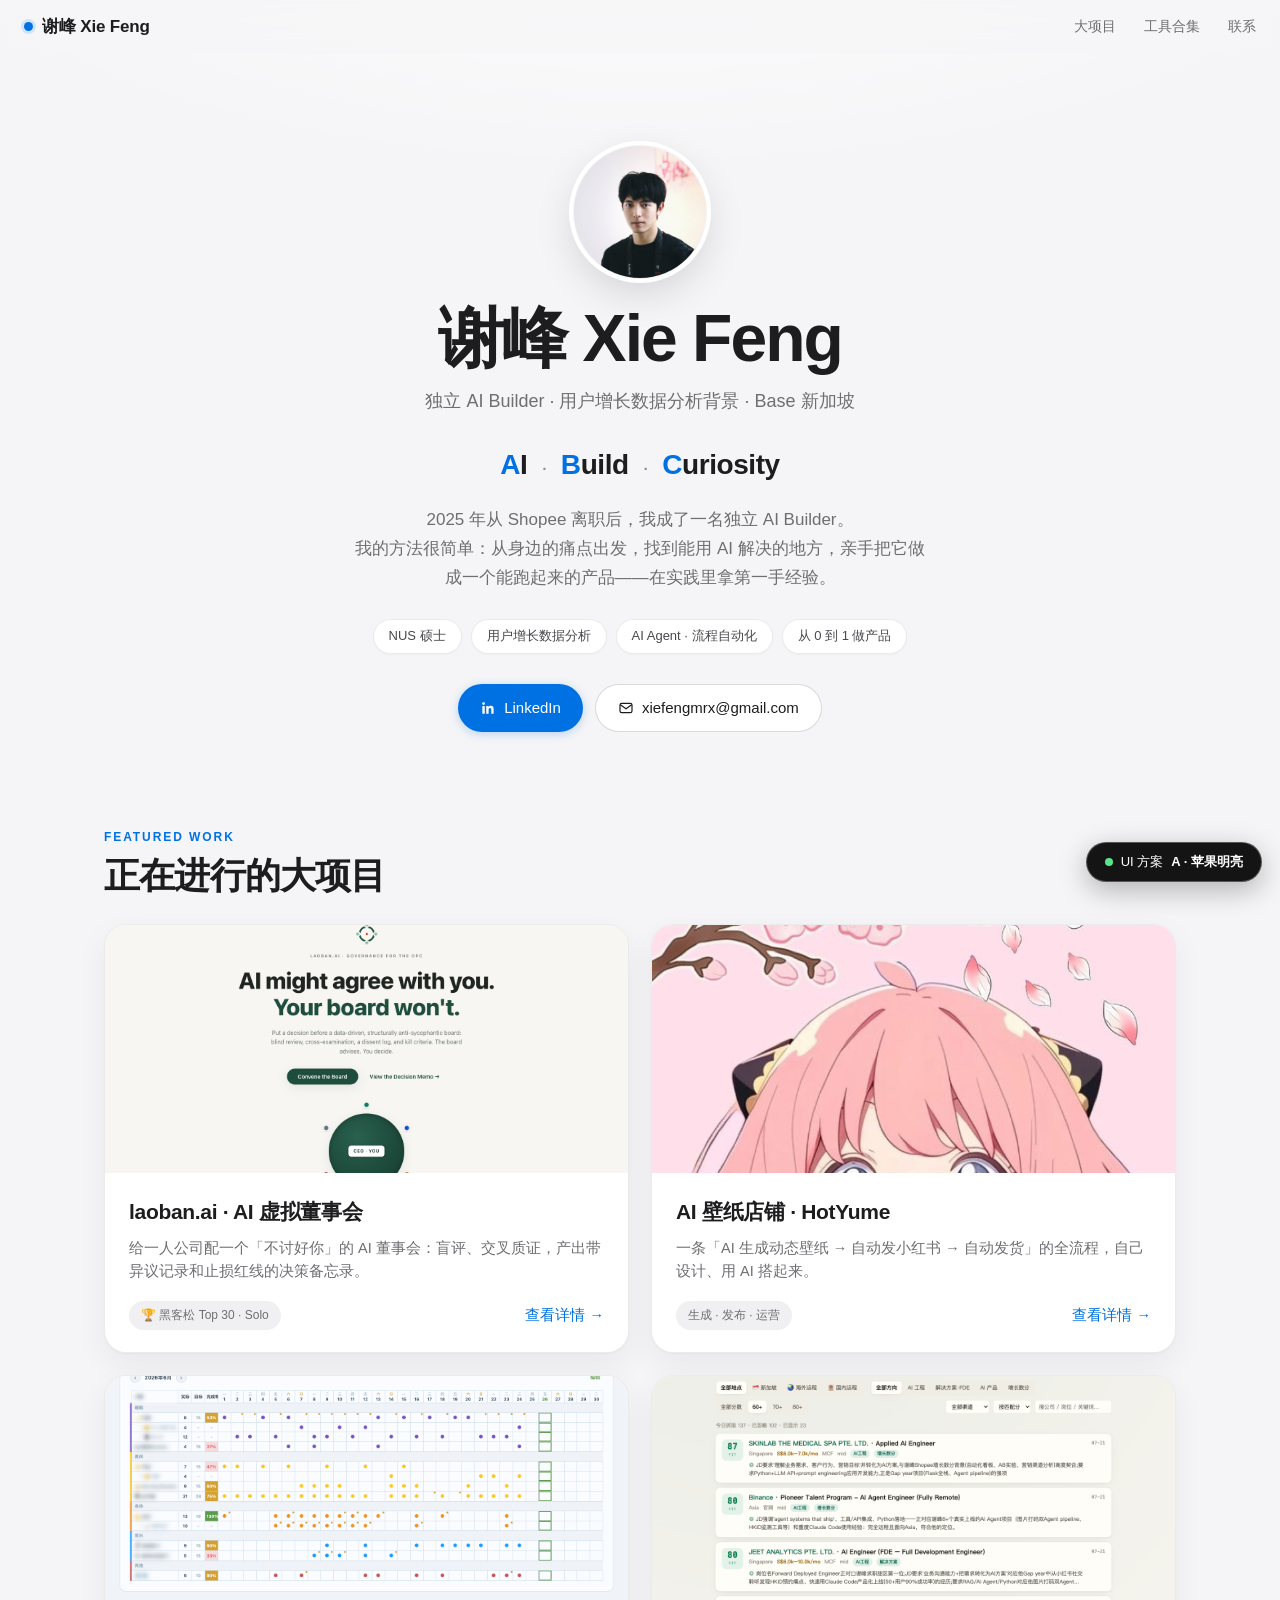
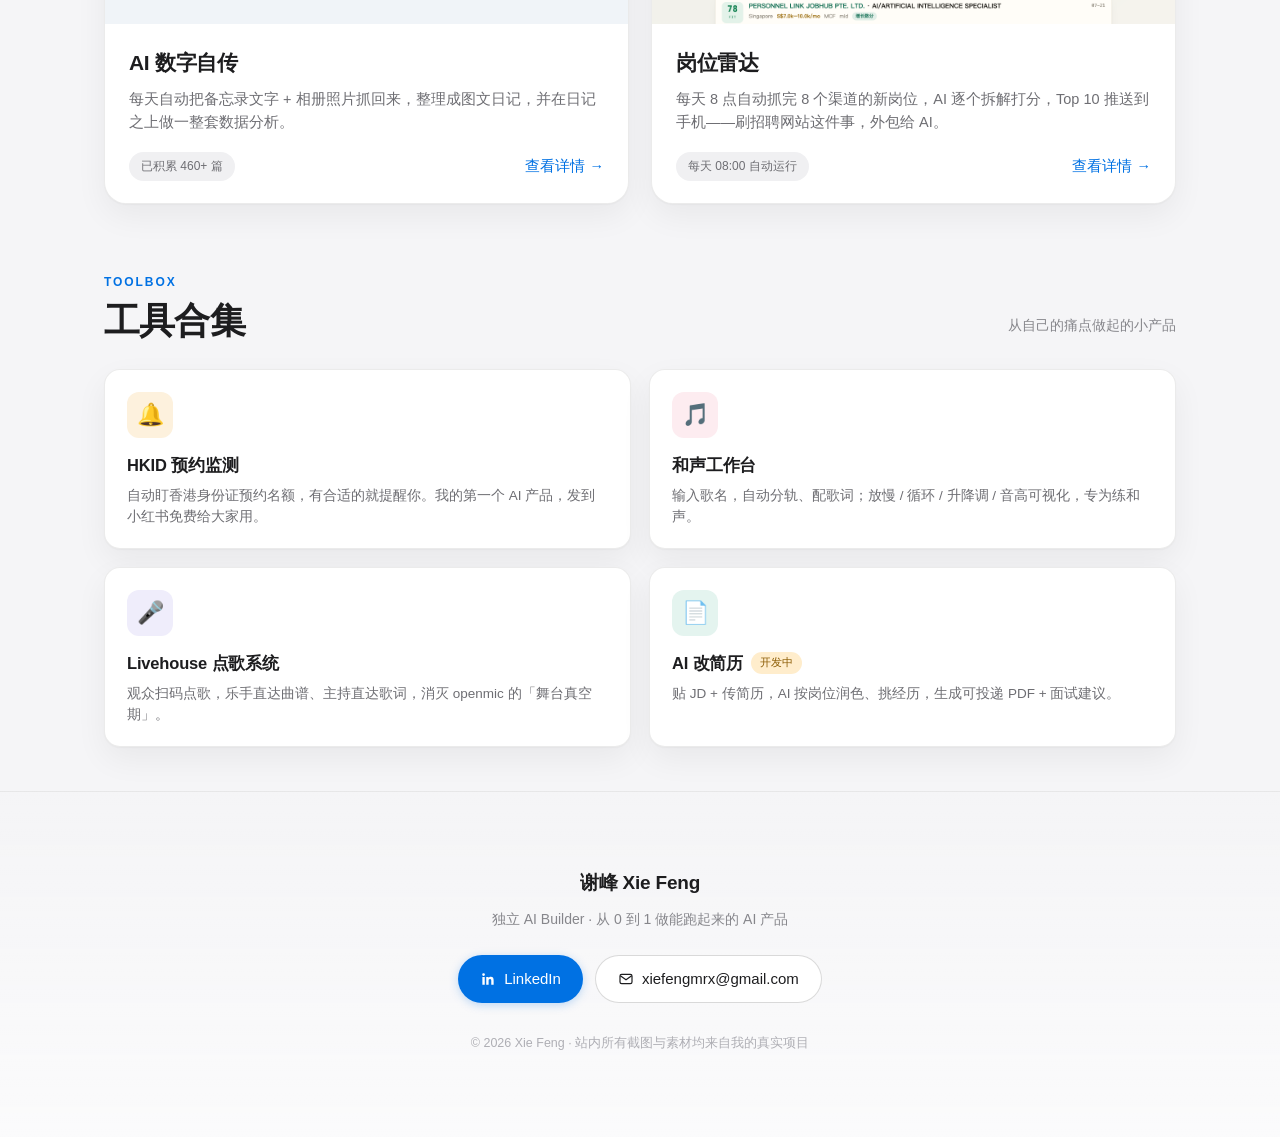
==== commit 142ef736: "岗位雷达入列：大项目区第 4 卡 + 详情页（index/theme-apple 两套 DOM + 路由注册 + 实截素材） Co-Authored-By: Claude Fable 5 <norep" ====
--- a/index.html
+++ b/index.html
@@ -84,6 +84,14 @@
           <div class="p-foot"><span class="p-tag">已积累 460+ 篇</span><span class="p-go">查看项目 <i>→</i></span></div>
         </div>
       </article>
+      <article class="plate" onclick="go('radar')">
+        <div class="p-media"><img src="assets/img/radar/list.png" alt="岗位雷达：AI 逐岗拆解打分的求职情报站"></div>
+        <div class="p-body">
+          <h3>岗位雷达</h3>
+          <p>每天 8 点自动抓完 8 个渠道的新岗位，AI 逐个拆解打分，Top 10 推送到手机——刷招聘网站这件事，外包给 AI。</p>
+          <div class="p-foot"><span class="p-tag">每天 08:00 自动运行</span><span class="p-go">查看项目 <i>→</i></span></div>
+        </div>
+      </article>
     </div>
   </div>
 
@@ -729,6 +737,85 @@
   <div style="height:30px"></div>
 </section>
 
+<!-- ============ RADAR ============ -->
+<section id="radar" class="view detail">
+  <div class="detail-hero">
+    <div class="kicker">大项目 · 每天自动运行</div>
+    <h1>岗位雷达</h1>
+    <p class="lead">找工作季最耗人的事，是天天刷招聘网站。我干脆做了一个「雷达」：每天早上 8 点自动抓完 8 个渠道的新岗位，AI 逐个拆解打分，把最值得投的推到我手机上——我只负责决定投不投。</p>
+    <div class="meta-row"><span class="t gray">launchd 定时</span><span class="t gray">8 渠道抓取</span><span class="t gray">LLM 拆解打分</span><span class="t gray">SQLite</span><span class="t gray">Telegram 推送</span></div>
+  </div>
+
+  <div class="flow-wrap">
+    <div class="flow">
+      <svg viewBox="0 0 516 206" xmlns="http://www.w3.org/2000/svg" role="img" aria-label="岗位雷达链路：抓取、过滤、AI 拆解、推送">
+        <defs>
+          <marker id="ar-radar" viewBox="0 0 10 10" refX="8" refY="5" markerWidth="7" markerHeight="7" orient="auto-start-reverse">
+            <path d="M0 0L10 5L0 10z" fill="#c2c2c8"/>
+          </marker>
+        </defs>
+        <g font-family="-apple-system,'PingFang SC',sans-serif">
+          <rect x="118" y="16" width="280" height="32" rx="9" fill="#e3f1ec"/>
+          <text x="258" y="37" text-anchor="middle" font-size="13" font-weight="600" fill="#0f6e56">每天 08:00 · 全程无人值守</text>
+
+          <rect x="16" y="74" width="112" height="56" rx="11" fill="#fff" stroke="#e2e2e6"/>
+          <text x="72" y="97" text-anchor="middle" font-size="12.5" font-weight="600" fill="#1d1d1f">8 渠道抓取</text>
+          <text x="72" y="114" text-anchor="middle" font-size="10" fill="#86868b">57 家公司官网+聚合板</text>
+          <rect x="144" y="74" width="104" height="56" rx="11" fill="#fff" stroke="#e2e2e6"/>
+          <text x="196" y="97" text-anchor="middle" font-size="12.5" font-weight="600" fill="#1d1d1f">规则过滤</text>
+          <text x="196" y="114" text-anchor="middle" font-size="10" fill="#86868b">级别 / 语言 / AI 相关</text>
+          <rect x="264" y="74" width="112" height="56" rx="11" fill="#eef5fd" stroke="#cfe0f4"/>
+          <text x="320" y="97" text-anchor="middle" font-size="12.5" font-weight="600" fill="#1d1d1f">AI 拆解打分</text>
+          <text x="320" y="114" text-anchor="middle" font-size="10" fill="#86868b">匹配度 · 亮点 · 风险</text>
+          <rect x="392" y="74" width="108" height="56" rx="11" fill="#1d1d1f"/>
+          <text x="446" y="97" text-anchor="middle" font-size="12.5" font-weight="600" fill="#fff">推送 + 看板</text>
+          <text x="446" y="114" text-anchor="middle" font-size="10" fill="#cfcfcf">Telegram Top10</text>
+
+          <line x1="128" y1="102" x2="144" y2="102" stroke="#c2c2c8" stroke-width="1.6" marker-end="url(#ar-radar)"/>
+          <line x1="248" y1="102" x2="264" y2="102" stroke="#c2c2c8" stroke-width="1.6" marker-end="url(#ar-radar)"/>
+          <line x1="376" y1="102" x2="392" y2="102" stroke="#c2c2c8" stroke-width="1.6" marker-end="url(#ar-radar)"/>
+
+          <text x="258" y="162" text-anchor="middle" font-size="11.5" fill="#86868b">每天抓回上百个岗位，走完这条流水线后，真正需要我看的只剩十几个</text>
+          <text x="258" y="184" text-anchor="middle" font-size="11.5" fill="#86868b">我唯一要做的事：看推送，点「投」</text>
+        </g>
+      </svg>
+    </div>
+  </div>
+
+  <div class="block">
+    <div class="b-media"><div class="browser"><div class="bar"><i class="r"></i><i class="y"></i><i class="g"></i><span class="u">岗位雷达 · 今日视图</span></div><img class="zoomable" src="assets/img/radar/list.png" data-full="assets/img/radar/list.png" alt="岗位雷达今日视图：带匹配分的岗位列表"></div></div>
+    <div class="b-text">
+      <h3>每天 8 点，它替我把板子刷完</h3>
+      <p class="lead2">57 家目标公司的官网招聘页<strong>直连抓取</strong>，加上 MCF、RemoteOK 这些聚合板，一共 8 个渠道。抓回来先过硬规则——级别不符、语言不通、地区不对的直接扔，再按「和 AI 沾不沾边」分级排序。</p>
+      <div class="tags"><span class="t">公司官网 ATS 直连</span><span class="t">硬规则排除</span><span class="t">AI 相关性分级</span></div>
+    </div>
+  </div>
+
+  <div class="block reverse">
+    <div class="b-media"><div class="browser"><div class="bar"><i class="r"></i><i class="y"></i><i class="g"></i><span class="u">岗位拆解 · 为什么适合我</span></div><img class="zoomable" src="assets/img/radar/detail.png" data-full="assets/img/radar/detail.png" alt="岗位拆解详情：公司概况、岗位概况、为什么适合我"></div></div>
+    <div class="b-text">
+      <h3>AI 拿着我的「档案卡」逐个打分</h3>
+      <p class="lead2">我把自己的背景、强项、红线写成一张<strong>档案卡</strong>，AI 拿着它读每个岗位的 JD：打匹配分、写「为什么适合我」、标出风险。低分岗位自动归档，注意力只花在值得的岗位上。</p>
+      <div class="tags"><span class="t">匹配度评分</span><span class="t">亮点与风险</span><span class="t">低分自动忽略</span></div>
+    </div>
+  </div>
+
+  <div class="block wide">
+    <div class="b-text">
+      <h3>从「看到」到「投完」的闭环</h3>
+      <p class="lead2">Telegram 每天把 Top 10 推到手机；看板上看中、已投、忽略一键流转，忽略必须写原因——这些反馈会让雷达的口味越来越像我。</p>
+    </div>
+  </div>
+
+  <div class="stats">
+    <div class="stat"><div class="n">8<small> 个</small></div><div class="l">渠道每日自动抓取</div></div>
+    <div class="stat"><div class="n">57<small> 家</small></div><div class="l">目标公司官网直连</div></div>
+    <div class="stat"><div class="n">08:00</div><div class="l">每天准时自动开工</div></div>
+    <div class="stat"><div class="n">Top 10</div><div class="l">Telegram 每日推送</div></div>
+  </div>
+  <div style="height:30px"></div>
+</section>
+
 <!-- lightbox -->
 <div class="lb" id="lb" onclick="this.classList.remove('on')"><img id="lbimg" alt=""></div>
 
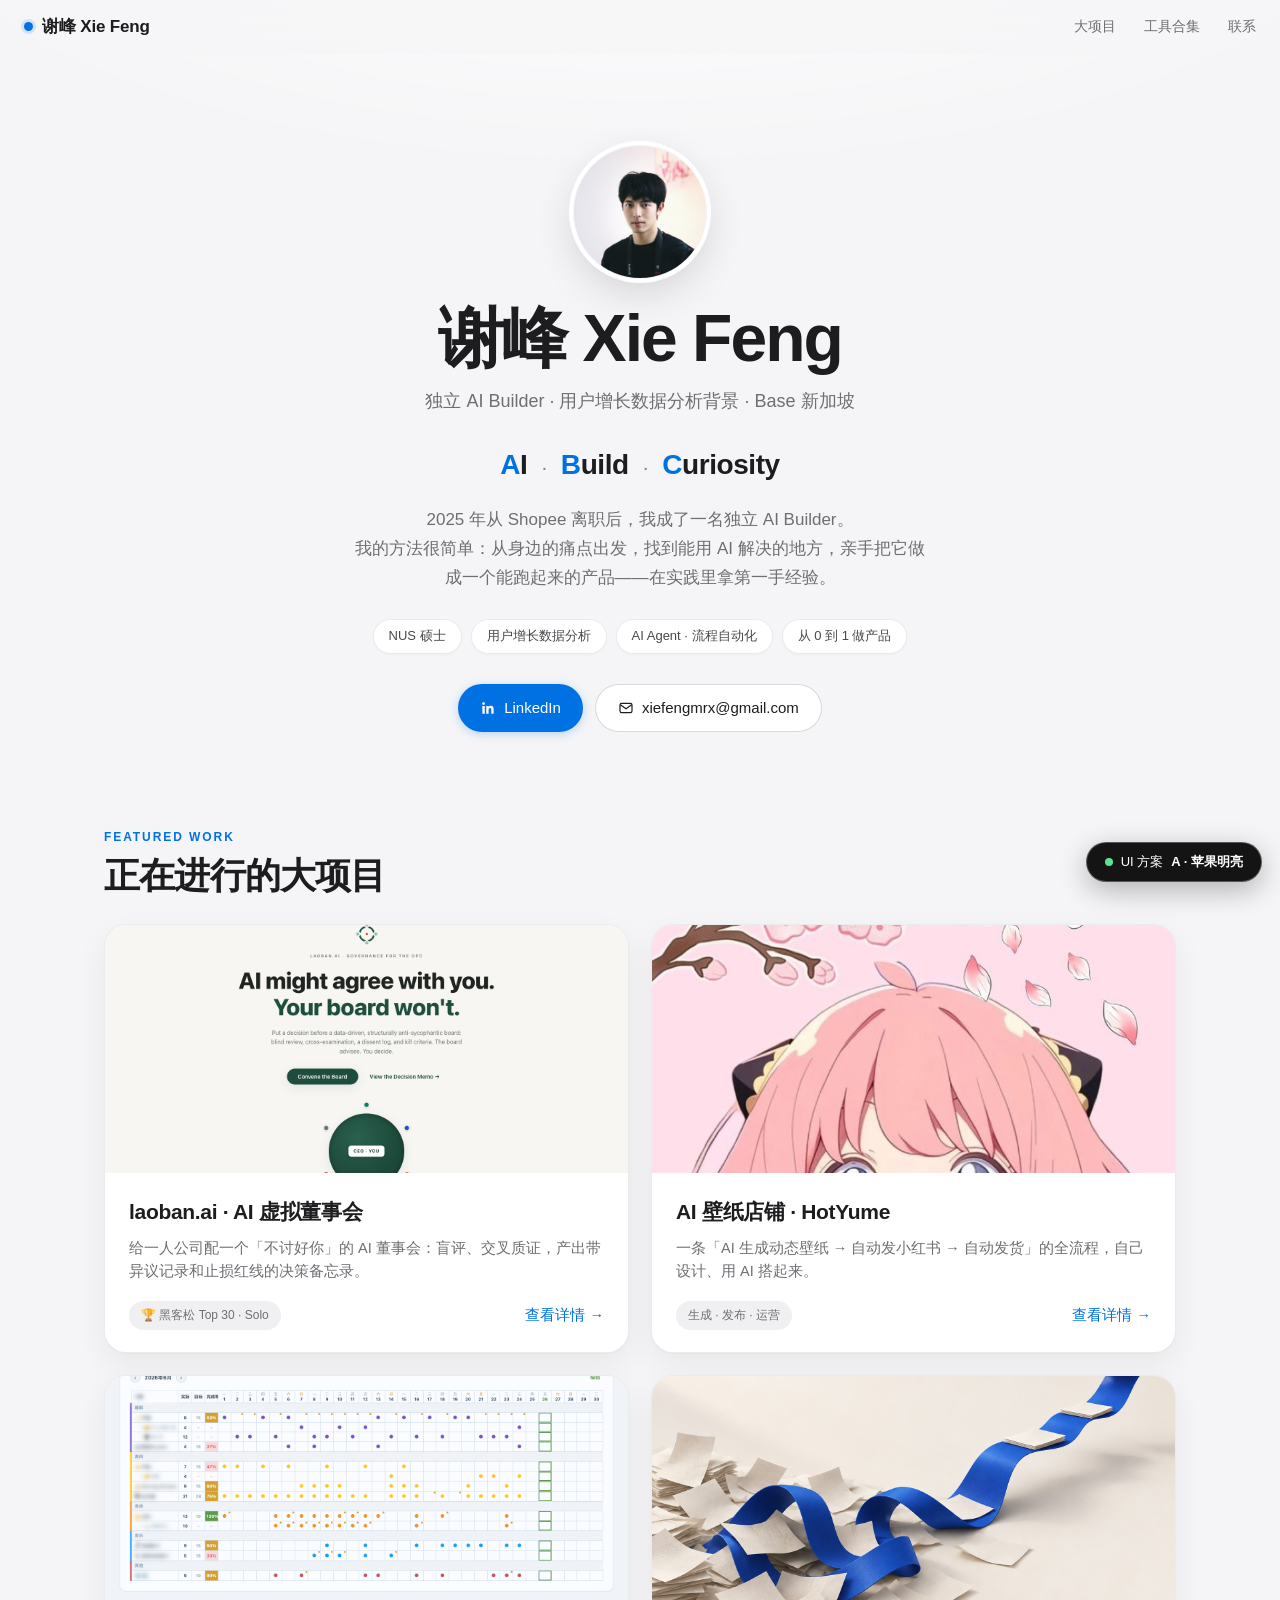
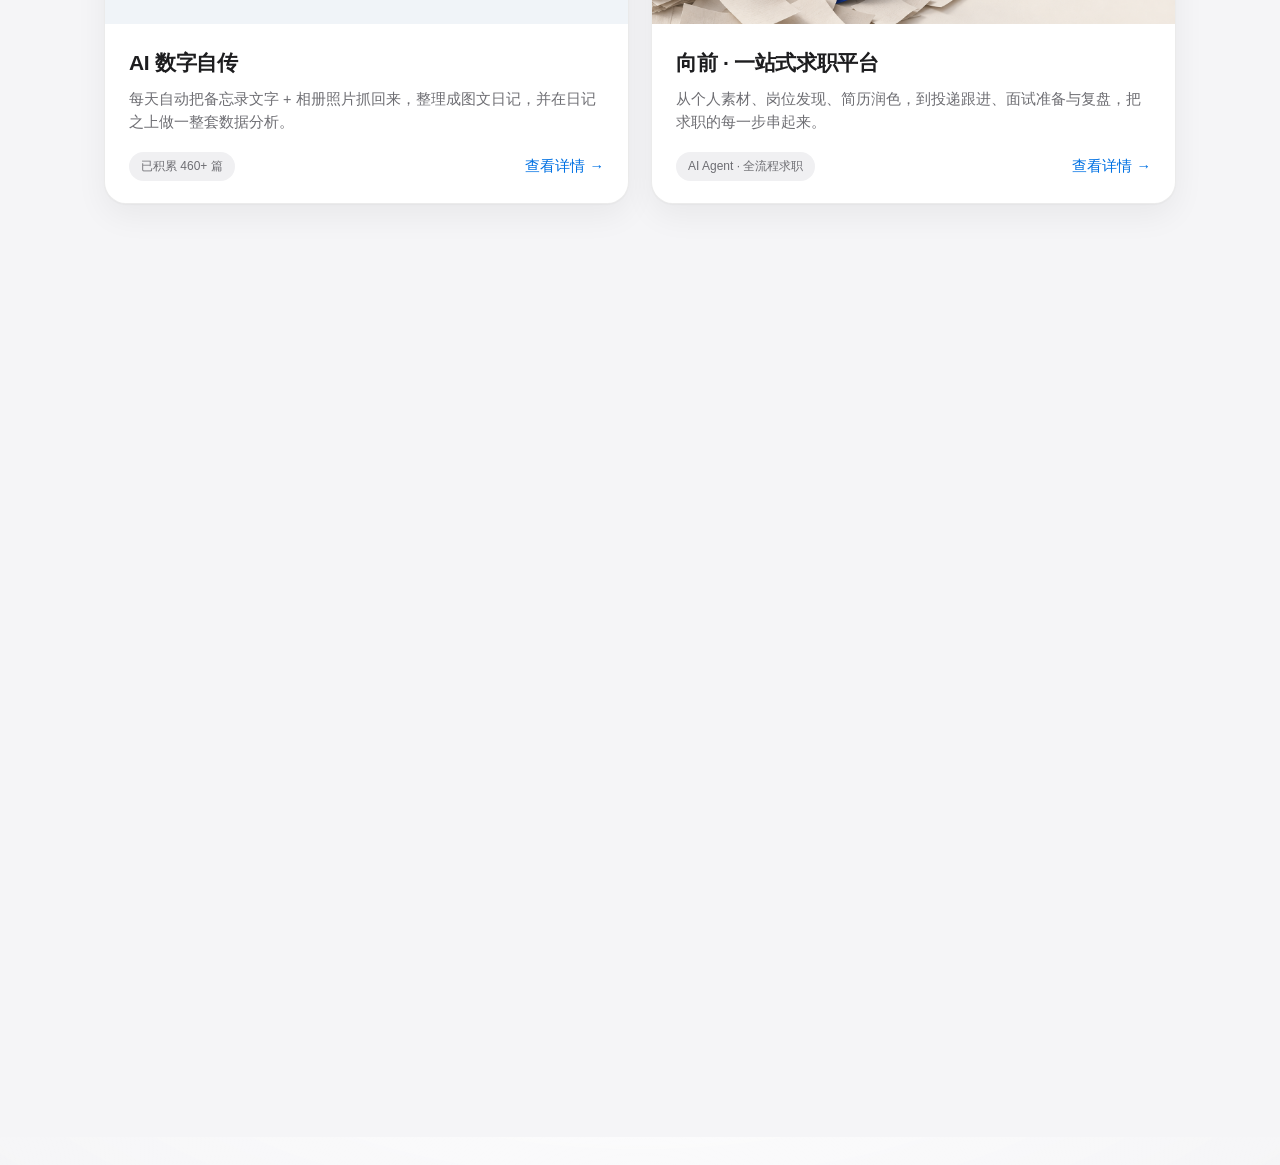
==== commit 3c9af042: "Replace job radar card with Forward job search platform pitch" ====
--- a/index.html
+++ b/index.html
@@ -21,6 +21,7 @@
   document.documentElement.setAttribute('data-theme', t);
 })();
 </script>
+<style>a[href="forward/"]:focus-visible{outline:3px solid #2457d6;outline-offset:5px}</style>
 </head>
 <body>
 
@@ -84,14 +85,14 @@
           <div class="p-foot"><span class="p-tag">已积累 460+ 篇</span><span class="p-go">查看项目 <i>→</i></span></div>
         </div>
       </article>
-      <article class="plate" onclick="go('radar')">
-        <div class="p-media"><img src="assets/img/radar/list.png" alt="岗位雷达：AI 逐岗拆解打分的求职情报站"></div>
+      <a class="plate" href="forward/">
+        <div class="p-media"><img src="forward/assets/journey-hero.png" alt="向前：从求职的繁琐事务，走向清楚有序的下一步"></div>
         <div class="p-body">
-          <h3>岗位雷达</h3>
-          <p>每天 8 点自动抓完 8 个渠道的新岗位，AI 逐个拆解打分，Top 10 推送到手机——刷招聘网站这件事，外包给 AI。</p>
-          <div class="p-foot"><span class="p-tag">每天 08:00 自动运行</span><span class="p-go">查看项目 <i>→</i></span></div>
+          <h3>向前 · 一站式求职平台</h3>
+          <p>从个人素材、岗位发现、简历润色，到投递跟进、面试准备与复盘，把求职的每一步串起来。</p>
+          <div class="p-foot"><span class="p-tag">AI Agent · 全流程求职</span><span class="p-go">查看项目 <i>→</i></span></div>
         </div>
-      </article>
+      </a>
     </div>
   </div>
 
@@ -148,6 +149,7 @@
     <h1>AI 壁纸店铺 · HotYume</h1>
     <p class="lead">一条「AI 生成动态壁纸 → 自动发布到小红书 → 自动发货」的全流程。目标是做一个有辨识度的壁纸品牌，并跑通变现。</p>
     <div class="meta-row">
+      <a class="t" href="https://craboss888.github.io/hotyume-showcase/" target="_blank" rel="noopener">在线展示 ↗</a>
       <span class="t gray">小红书 MCP</span><span class="t gray">可灵 AI</span><span class="t gray">SAM2 / 检测模型</span><span class="t gray">FFmpeg · .livp 逆向</span><span class="t gray">Agent 编排</span>
     </div>
   </div>
@@ -246,7 +248,7 @@
   <!-- 成果：店铺 -->
   <div class="block">
     <div class="b-media center">
-      <div class="phone" style="width:318px"><div class="scr" style="aspect-ratio:941/1610"><img class="zoomable" src="assets/img/wallpaper/store.png" alt="小红书店铺" data-full="assets/img/wallpaper/store.png"></div></div>
+      <div class="phone" style="width:318px"><div class="scr" style="aspect-ratio:941/1672"><img class="zoomable" src="assets/img/wallpaper/store_new.png?v=20260903" alt="小红书店铺" data-full="assets/img/wallpaper/store_new.png?v=20260903"></div></div>
     </div>
     <div class="b-text">
       <h3>已经上线的店铺</h3>
@@ -739,81 +741,7 @@
 
 <!-- ============ RADAR ============ -->
 <section id="radar" class="view detail">
-  <div class="detail-hero">
-    <div class="kicker">大项目 · 每天自动运行</div>
-    <h1>岗位雷达</h1>
-    <p class="lead">找工作季最耗人的事，是天天刷招聘网站。我干脆做了一个「雷达」：每天早上 8 点自动抓完 8 个渠道的新岗位，AI 逐个拆解打分，把最值得投的推到我手机上——我只负责决定投不投。</p>
-    <div class="meta-row"><span class="t gray">launchd 定时</span><span class="t gray">8 渠道抓取</span><span class="t gray">LLM 拆解打分</span><span class="t gray">SQLite</span><span class="t gray">Telegram 推送</span></div>
-  </div>
-
-  <div class="flow-wrap">
-    <div class="flow">
-      <svg viewBox="0 0 516 206" xmlns="http://www.w3.org/2000/svg" role="img" aria-label="岗位雷达链路：抓取、过滤、AI 拆解、推送">
-        <defs>
-          <marker id="ar-radar" viewBox="0 0 10 10" refX="8" refY="5" markerWidth="7" markerHeight="7" orient="auto-start-reverse">
-            <path d="M0 0L10 5L0 10z" fill="#c2c2c8"/>
-          </marker>
-        </defs>
-        <g font-family="-apple-system,'PingFang SC',sans-serif">
-          <rect x="118" y="16" width="280" height="32" rx="9" fill="#e3f1ec"/>
-          <text x="258" y="37" text-anchor="middle" font-size="13" font-weight="600" fill="#0f6e56">每天 08:00 · 全程无人值守</text>
-
-          <rect x="16" y="74" width="112" height="56" rx="11" fill="#fff" stroke="#e2e2e6"/>
-          <text x="72" y="97" text-anchor="middle" font-size="12.5" font-weight="600" fill="#1d1d1f">8 渠道抓取</text>
-          <text x="72" y="114" text-anchor="middle" font-size="10" fill="#86868b">57 家公司官网+聚合板</text>
-          <rect x="144" y="74" width="104" height="56" rx="11" fill="#fff" stroke="#e2e2e6"/>
-          <text x="196" y="97" text-anchor="middle" font-size="12.5" font-weight="600" fill="#1d1d1f">规则过滤</text>
-          <text x="196" y="114" text-anchor="middle" font-size="10" fill="#86868b">级别 / 语言 / AI 相关</text>
-          <rect x="264" y="74" width="112" height="56" rx="11" fill="#eef5fd" stroke="#cfe0f4"/>
-          <text x="320" y="97" text-anchor="middle" font-size="12.5" font-weight="600" fill="#1d1d1f">AI 拆解打分</text>
-          <text x="320" y="114" text-anchor="middle" font-size="10" fill="#86868b">匹配度 · 亮点 · 风险</text>
-          <rect x="392" y="74" width="108" height="56" rx="11" fill="#1d1d1f"/>
-          <text x="446" y="97" text-anchor="middle" font-size="12.5" font-weight="600" fill="#fff">推送 + 看板</text>
-          <text x="446" y="114" text-anchor="middle" font-size="10" fill="#cfcfcf">Telegram Top10</text>
-
-          <line x1="128" y1="102" x2="144" y2="102" stroke="#c2c2c8" stroke-width="1.6" marker-end="url(#ar-radar)"/>
-          <line x1="248" y1="102" x2="264" y2="102" stroke="#c2c2c8" stroke-width="1.6" marker-end="url(#ar-radar)"/>
-          <line x1="376" y1="102" x2="392" y2="102" stroke="#c2c2c8" stroke-width="1.6" marker-end="url(#ar-radar)"/>
-
-          <text x="258" y="162" text-anchor="middle" font-size="11.5" fill="#86868b">每天抓回上百个岗位，走完这条流水线后，真正需要我看的只剩十几个</text>
-          <text x="258" y="184" text-anchor="middle" font-size="11.5" fill="#86868b">我唯一要做的事：看推送，点「投」</text>
-        </g>
-      </svg>
-    </div>
-  </div>
-
-  <div class="block">
-    <div class="b-media"><div class="browser"><div class="bar"><i class="r"></i><i class="y"></i><i class="g"></i><span class="u">岗位雷达 · 今日视图</span></div><img class="zoomable" src="assets/img/radar/list.png" data-full="assets/img/radar/list.png" alt="岗位雷达今日视图：带匹配分的岗位列表"></div></div>
-    <div class="b-text">
-      <h3>每天 8 点，它替我把板子刷完</h3>
-      <p class="lead2">57 家目标公司的官网招聘页<strong>直连抓取</strong>，加上 MCF、RemoteOK 这些聚合板，一共 8 个渠道。抓回来先过硬规则——级别不符、语言不通、地区不对的直接扔，再按「和 AI 沾不沾边」分级排序。</p>
-      <div class="tags"><span class="t">公司官网 ATS 直连</span><span class="t">硬规则排除</span><span class="t">AI 相关性分级</span></div>
-    </div>
-  </div>
-
-  <div class="block reverse">
-    <div class="b-media"><div class="browser"><div class="bar"><i class="r"></i><i class="y"></i><i class="g"></i><span class="u">岗位拆解 · 为什么适合我</span></div><img class="zoomable" src="assets/img/radar/detail.png" data-full="assets/img/radar/detail.png" alt="岗位拆解详情：公司概况、岗位概况、为什么适合我"></div></div>
-    <div class="b-text">
-      <h3>AI 拿着我的「档案卡」逐个打分</h3>
-      <p class="lead2">我把自己的背景、强项、红线写成一张<strong>档案卡</strong>，AI 拿着它读每个岗位的 JD：打匹配分、写「为什么适合我」、标出风险。低分岗位自动归档，注意力只花在值得的岗位上。</p>
-      <div class="tags"><span class="t">匹配度评分</span><span class="t">亮点与风险</span><span class="t">低分自动忽略</span></div>
-    </div>
-  </div>
-
-  <div class="block wide">
-    <div class="b-text">
-      <h3>从「看到」到「投完」的闭环</h3>
-      <p class="lead2">Telegram 每天把 Top 10 推到手机；看板上看中、已投、忽略一键流转，忽略必须写原因——这些反馈会让雷达的口味越来越像我。</p>
-    </div>
-  </div>
-
-  <div class="stats">
-    <div class="stat"><div class="n">8<small> 个</small></div><div class="l">渠道每日自动抓取</div></div>
-    <div class="stat"><div class="n">57<small> 家</small></div><div class="l">目标公司官网直连</div></div>
-    <div class="stat"><div class="n">08:00</div><div class="l">每天准时自动开工</div></div>
-    <div class="stat"><div class="n">Top 10</div><div class="l">Telegram 每日推送</div></div>
-  </div>
-  <div style="height:30px"></div>
+  <div class="detail-hero"><h1>向前 · 一站式求职平台</h1><p class="lead">岗位雷达已融入覆盖求职全流程的「向前」工作台。</p><a href="forward/">查看完整项目介绍 →</a></div>
 </section>
 
 <!-- lightbox -->
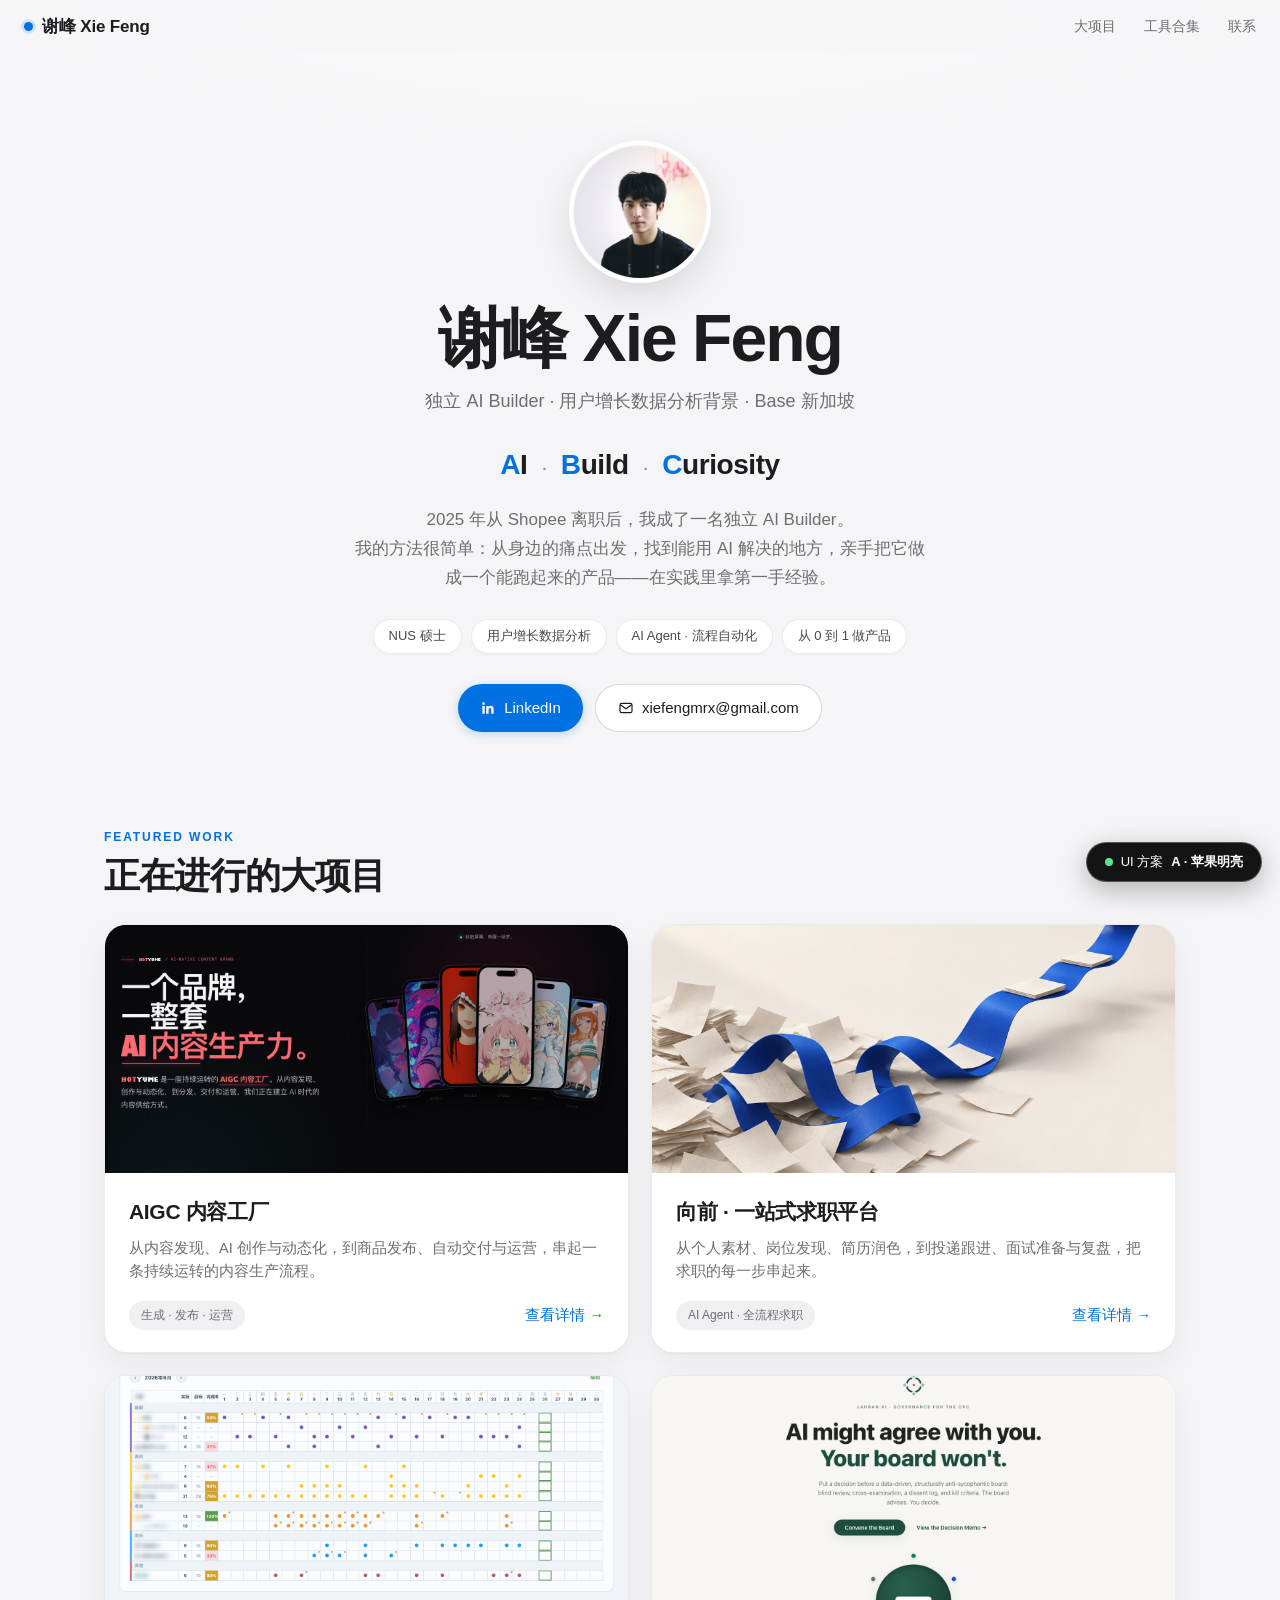
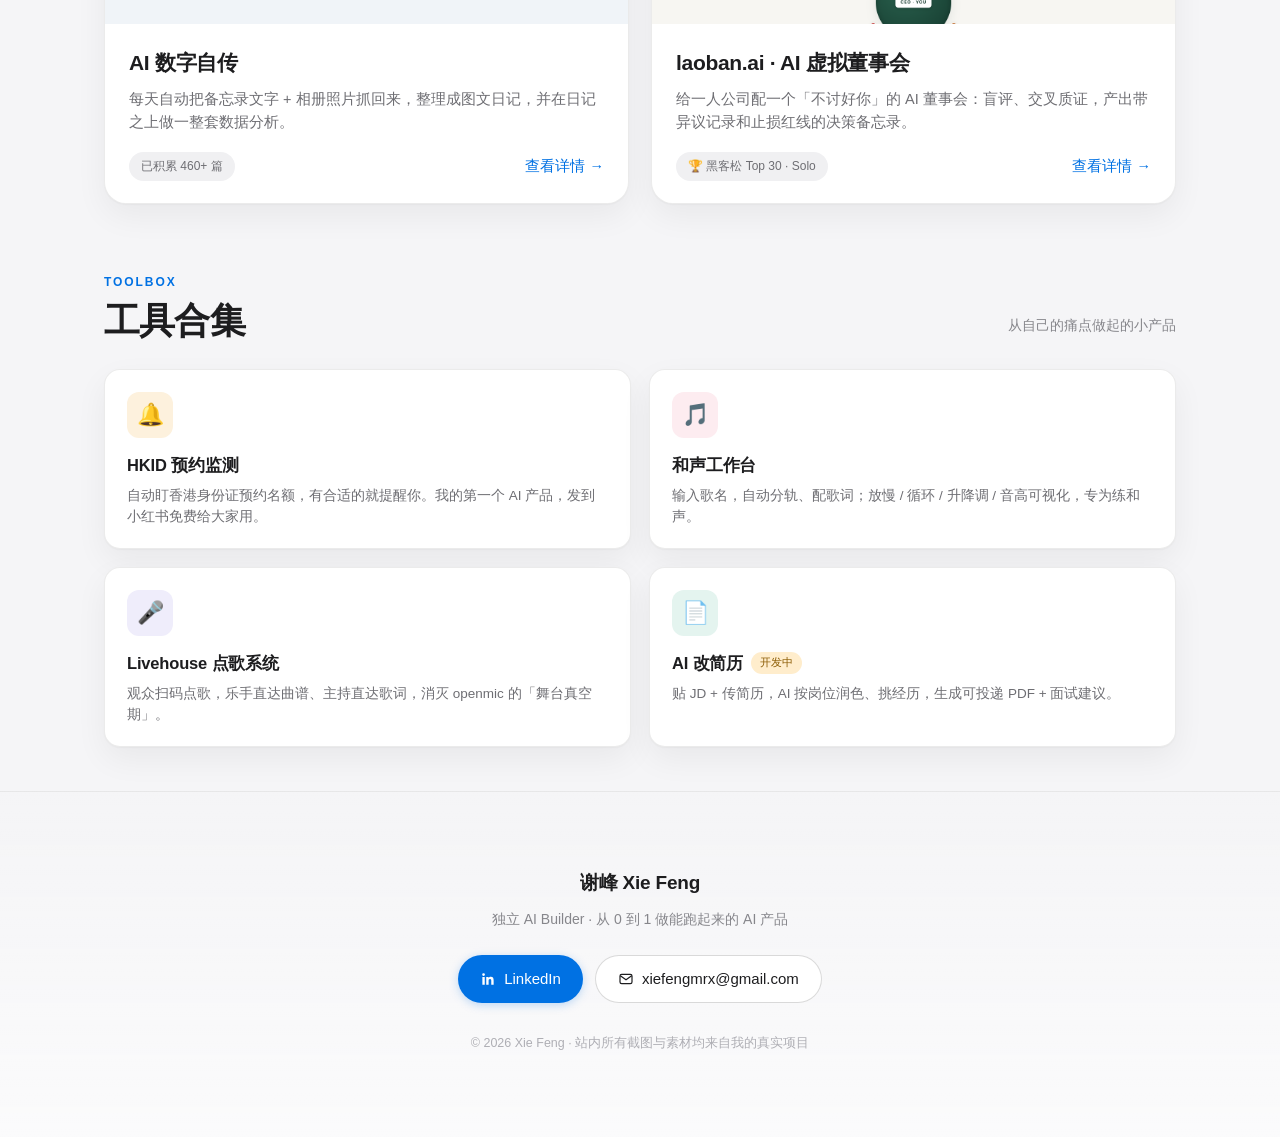
==== commit d02548f3: "Reorder featured projects and refresh AIGC factory branding" ====
--- a/index.html
+++ b/index.html
@@ -61,28 +61,12 @@
   <div class="sec" id="big">
     <div class="sec-head"><span class="no">01</span><h2>正在进行的大项目</h2><span class="line"></span></div>
     <div class="plates">
-      <article class="plate" onclick="go('laoban')">
-        <div class="p-media"><img src="assets/img/laoban/laoban-landing.png" alt="laoban.ai 一人公司的虚拟董事会"></div>
+      <article class="plate" onclick="go('wallpaper')">
+        <div class="p-media"><img style="object-fit:contain;background:#08080a" src="assets/img/wallpaper/aigc-factory-cover.png" alt="AIGC 内容工厂：最新暗色品牌网页与动态壁纸作品"></div>
         <div class="p-body">
-          <h3>laoban.ai · AI 虚拟董事会</h3>
-          <p>给一人公司配一个「不讨好你」的 AI 董事会：盲评、交叉质证，产出带异议记录和止损红线的决策备忘录。</p>
-          <div class="p-foot"><span class="p-tag">🏆 黑客松 Top 30 · Solo</span><span class="p-go">查看项目 <i>→</i></span></div>
-        </div>
-      </article>
-      <article class="plate" onclick="go('wallpaper')">
-        <div class="p-media"><img src="assets/img/wallpaper/sample5.jpeg" alt="AI 壁纸店铺"></div>
-        <div class="p-body">
-          <h3>AI 壁纸店铺 · HotYume</h3>
-          <p>一条「AI 生成动态壁纸 → 自动发小红书 → 自动发货」的全流程，自己设计、用 AI 搭起来。</p>
+          <h3>AIGC 内容工厂</h3>
+          <p>从内容发现、AI 创作与动态化，到商品发布、自动交付与运营，串起一条持续运转的内容生产流程。</p>
           <div class="p-foot"><span class="p-tag">生成 · 发布 · 运营</span><span class="p-go">查看项目 <i>→</i></span></div>
-        </div>
-      </article>
-      <article class="plate" onclick="go('autobio')">
-        <div class="p-media"><img src="assets/img/autobio/habits.png" alt="AI 数字自传"></div>
-        <div class="p-body">
-          <h3>AI 数字自传</h3>
-          <p>每天自动把备忘录文字 + 相册照片抓回来，整理成图文日记，并在日记之上做一整套数据分析。</p>
-          <div class="p-foot"><span class="p-tag">已积累 460+ 篇</span><span class="p-go">查看项目 <i>→</i></span></div>
         </div>
       </article>
       <a class="plate" href="forward/">
@@ -93,6 +77,22 @@
           <div class="p-foot"><span class="p-tag">AI Agent · 全流程求职</span><span class="p-go">查看项目 <i>→</i></span></div>
         </div>
       </a>
+      <article class="plate" onclick="go('autobio')">
+        <div class="p-media"><img src="assets/img/autobio/habits.png" alt="AI 数字自传"></div>
+        <div class="p-body">
+          <h3>AI 数字自传</h3>
+          <p>每天自动把备忘录文字 + 相册照片抓回来，整理成图文日记，并在日记之上做一整套数据分析。</p>
+          <div class="p-foot"><span class="p-tag">已积累 460+ 篇</span><span class="p-go">查看项目 <i>→</i></span></div>
+        </div>
+      </article>
+      <article class="plate" onclick="go('laoban')">
+        <div class="p-media"><img src="assets/img/laoban/laoban-landing.png" alt="laoban.ai 一人公司的虚拟董事会"></div>
+        <div class="p-body">
+          <h3>laoban.ai · AI 虚拟董事会</h3>
+          <p>给一人公司配一个「不讨好你」的 AI 董事会：盲评、交叉质证，产出带异议记录和止损红线的决策备忘录。</p>
+          <div class="p-foot"><span class="p-tag">🏆 黑客松 Top 30 · Solo</span><span class="p-go">查看项目 <i>→</i></span></div>
+        </div>
+      </article>
     </div>
   </div>
 
@@ -146,7 +146,7 @@
 <section id="wallpaper" class="view detail">
   <div class="detail-hero">
     <div class="kicker">大项目 · 个人独立项目</div>
-    <h1>AI 壁纸店铺 · HotYume</h1>
+    <h1>AIGC 内容工厂</h1>
     <p class="lead">一条「AI 生成动态壁纸 → 自动发布到小红书 → 自动发货」的全流程。目标是做一个有辨识度的壁纸品牌，并跑通变现。</p>
     <div class="meta-row">
       <a class="t" href="https://craboss888.github.io/hotyume-showcase/" target="_blank" rel="noopener">在线展示 ↗</a>
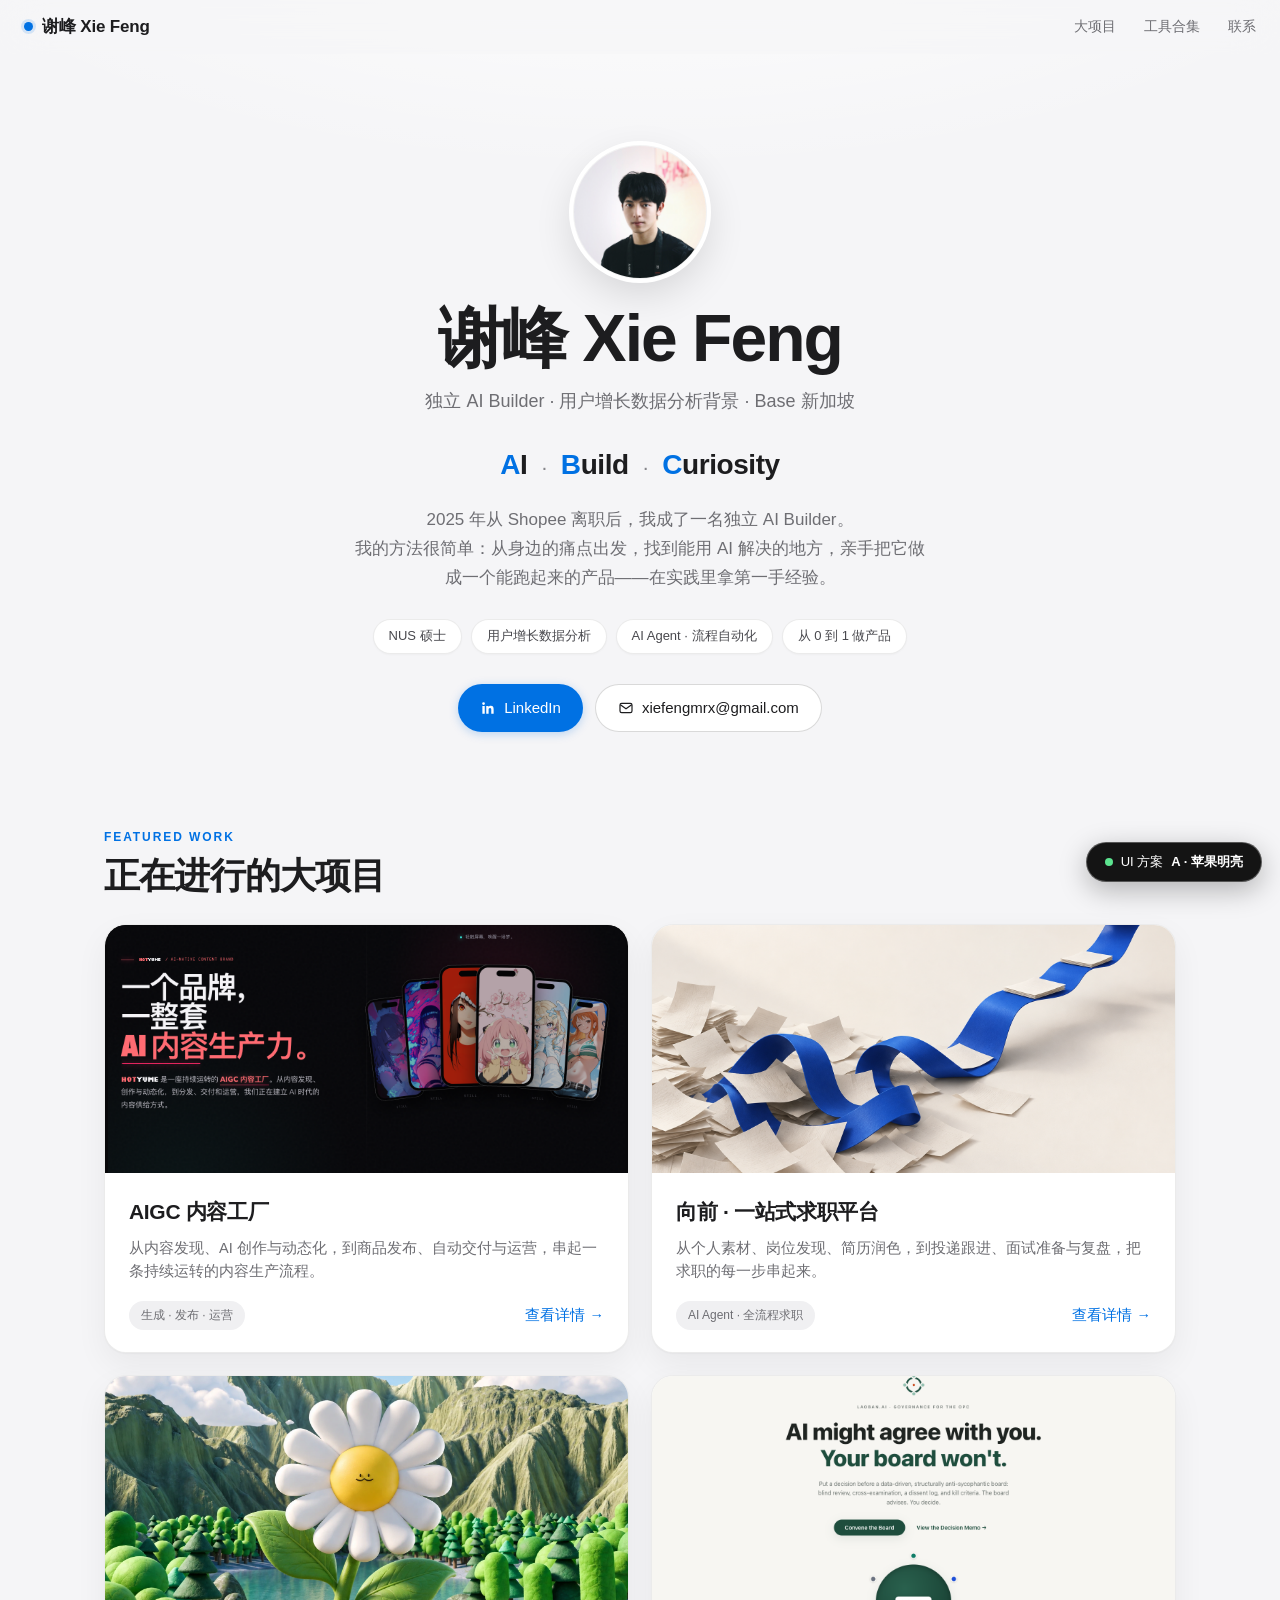
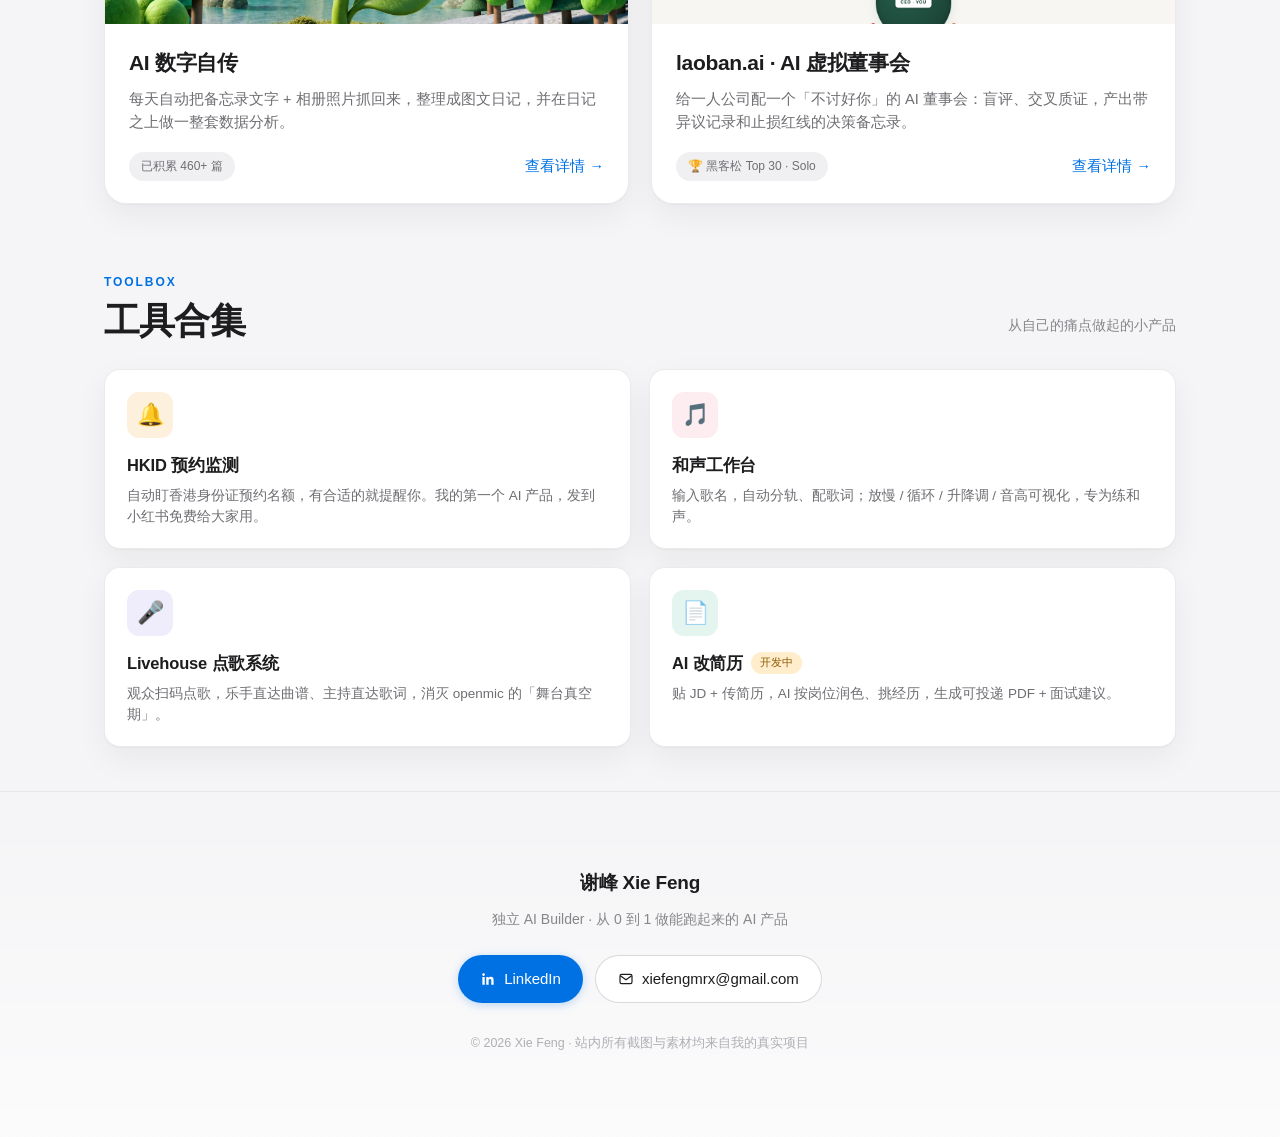
==== commit e9fe0ecc: "Refresh autobiography portfolio cover with botanical artwork" ====
--- a/index.html
+++ b/index.html
@@ -77,14 +77,14 @@
           <div class="p-foot"><span class="p-tag">AI Agent · 全流程求职</span><span class="p-go">查看项目 <i>→</i></span></div>
         </div>
       </a>
-      <article class="plate" onclick="go('autobio')">
-        <div class="p-media"><img src="assets/img/autobio/habits.png" alt="AI 数字自传"></div>
+      <a class="plate" href="autobio/">
+        <div class="p-media"><img src="assets/img/autobio/botanical-cover-v1.webp" alt="AI 数字自传：向日葵与自然花谷"></div>
         <div class="p-body">
           <h3>AI 数字自传</h3>
           <p>每天自动把备忘录文字 + 相册照片抓回来，整理成图文日记，并在日记之上做一整套数据分析。</p>
           <div class="p-foot"><span class="p-tag">已积累 460+ 篇</span><span class="p-go">查看项目 <i>→</i></span></div>
         </div>
-      </article>
+      </a>
       <article class="plate" onclick="go('laoban')">
         <div class="p-media"><img src="assets/img/laoban/laoban-landing.png" alt="laoban.ai 一人公司的虚拟董事会"></div>
         <div class="p-body">
